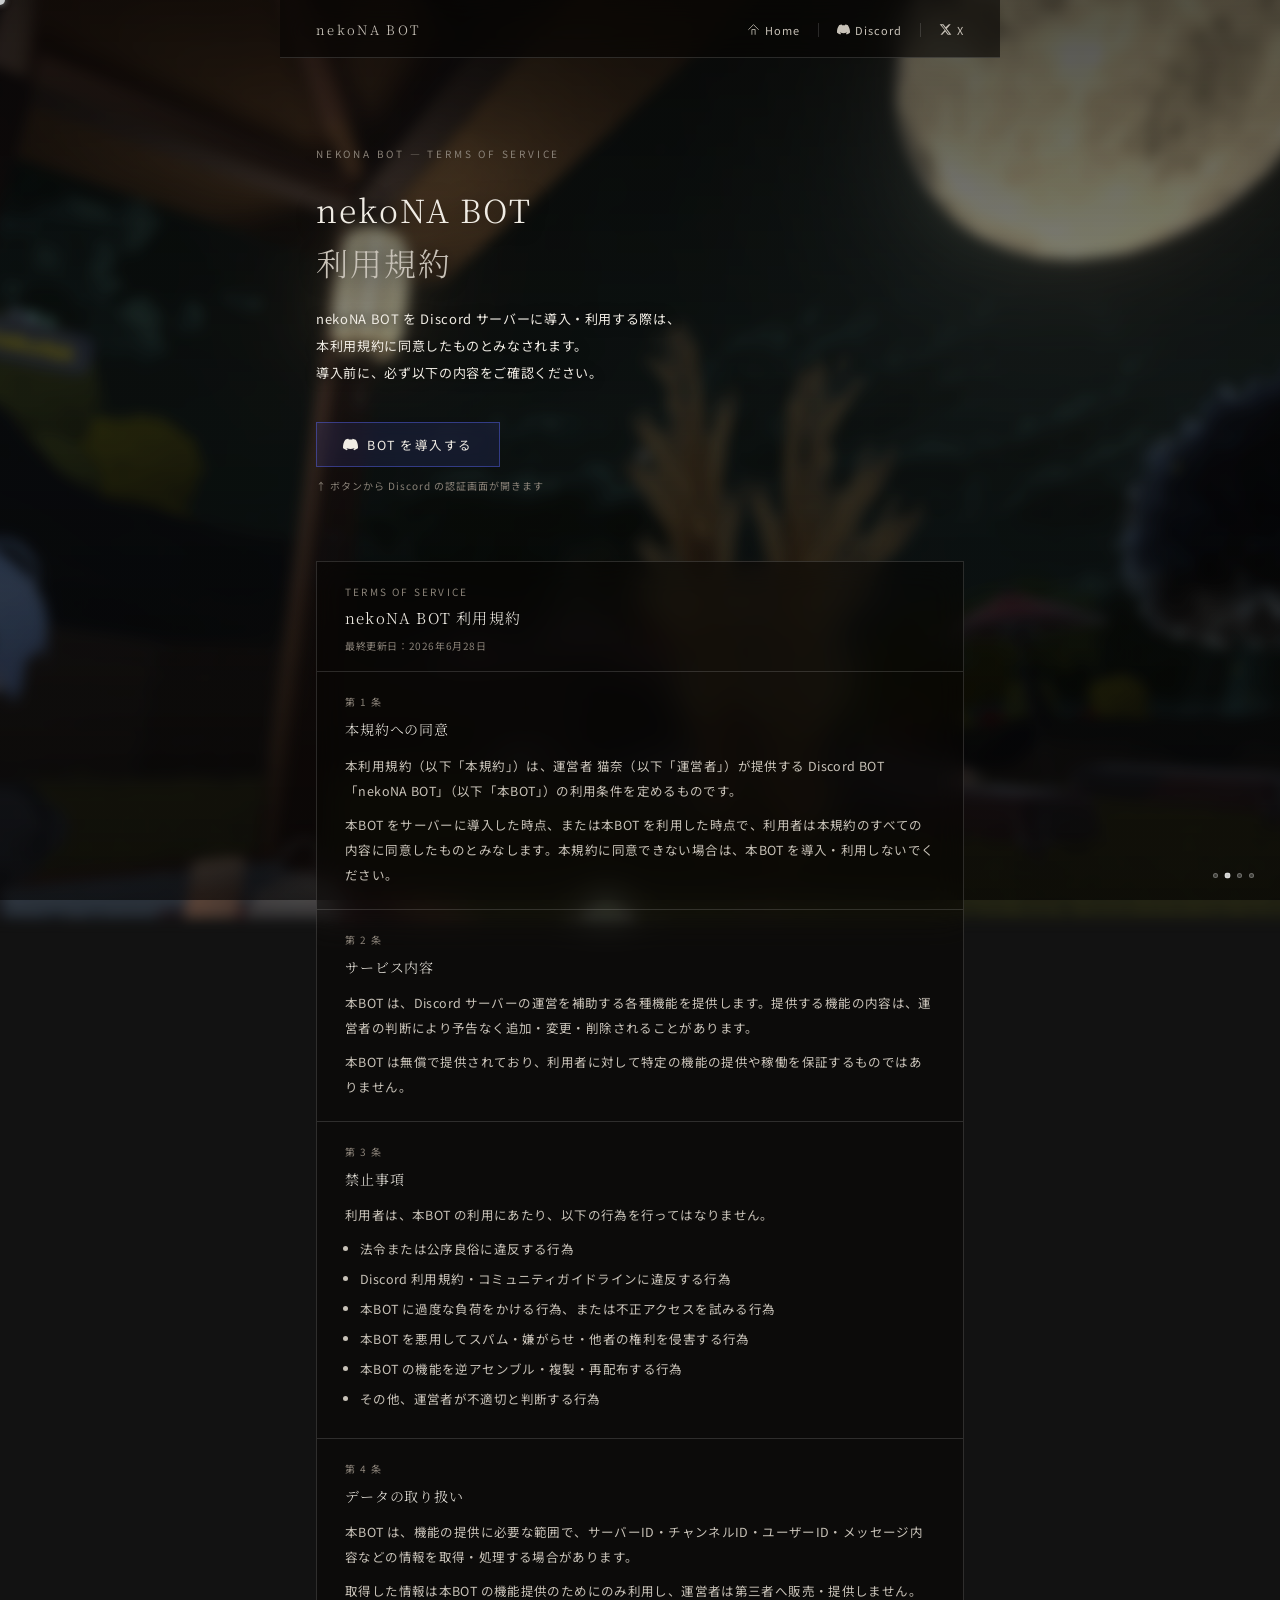
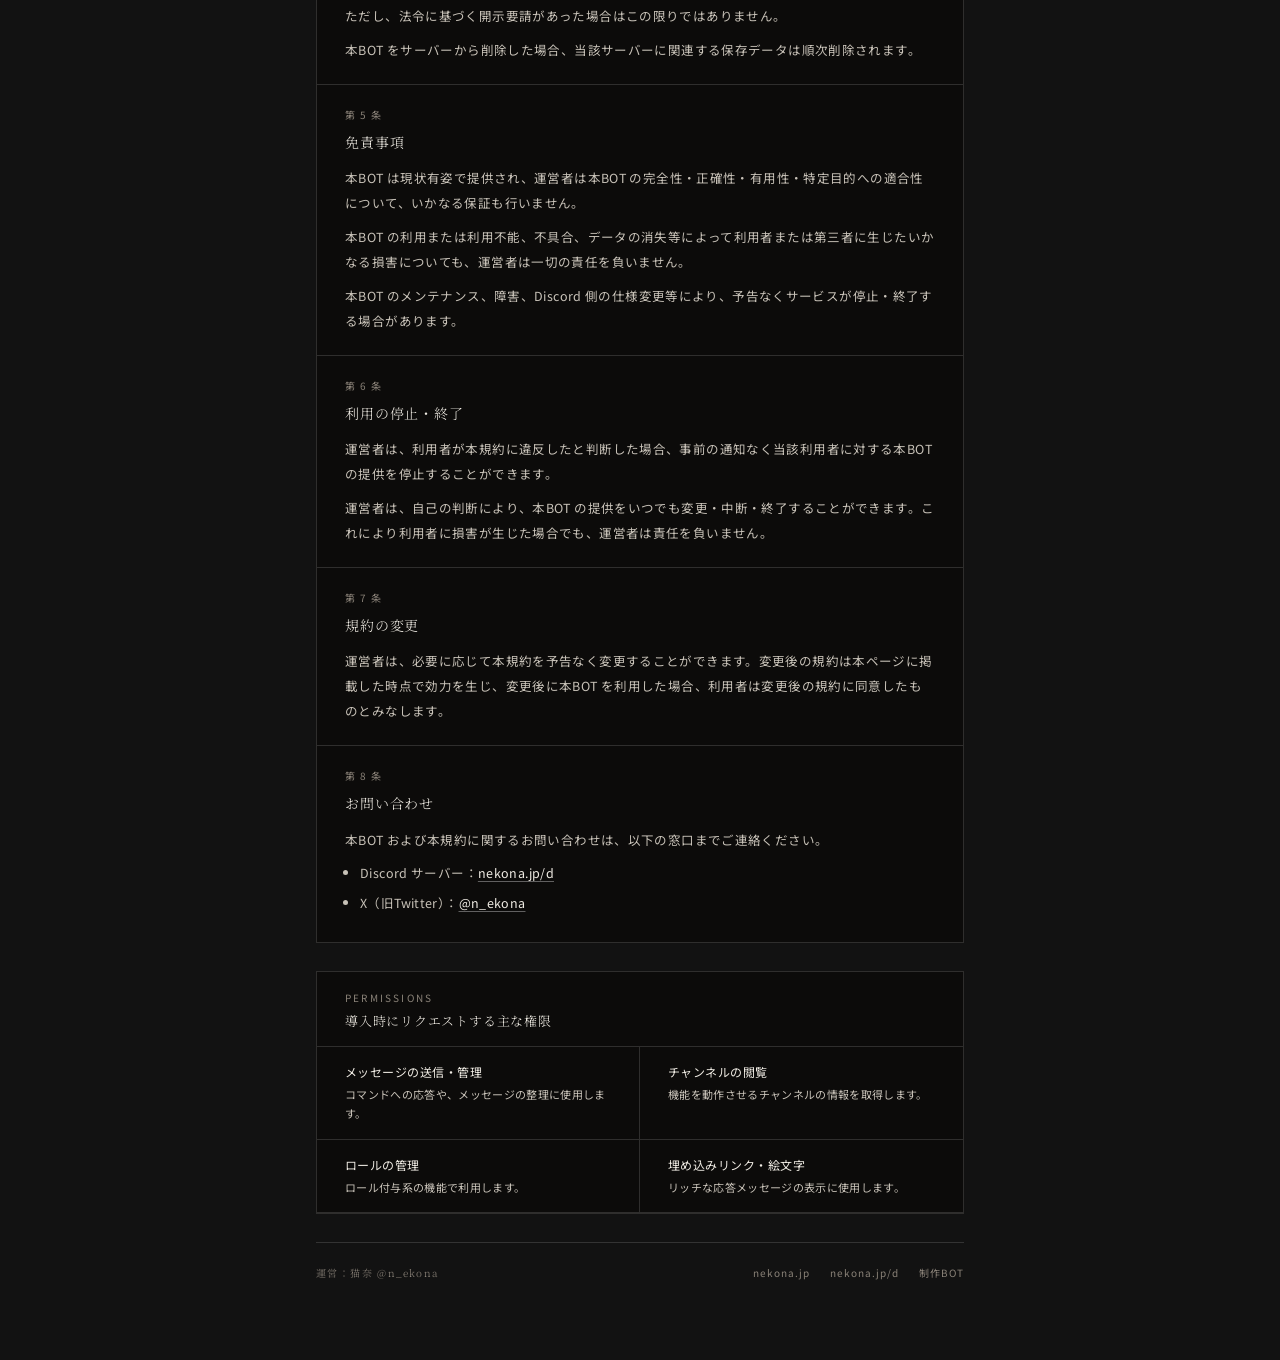
==== d-bot/index.html @ 1ac277d9 "discordのページを更新etc... discordのページを更新して新しくポートフォリオにブログ機能を追加" ====
<!DOCTYPE html>
<html lang="ja">
<head>
<meta charset="UTF-8">
<meta name="viewport" content="width=device-width, initial-scale=1.0">
<title>nekoNA BOT — 利用規約</title>
<meta name="description" content="nekoNA BOT の利用規約。Discord サーバーへの導入方法、禁止事項、免責事項などを記載しています。">
<meta name="theme-color" content="#0B0A08">
<meta name="color-scheme" content="dark">
<meta property="og:type" content="website">
<meta property="og:title" content="nekoNA BOT — 利用規約">
<meta property="og:description" content="nekoNA BOT の利用規約と導入案内。">
<meta property="og:url" content="https://nekona.jp/d-bot">
<meta name="twitter:card" content="summary">
<meta name="twitter:site" content="@n_ekona">
<link rel="icon" href="../portfolio/assets/img/favicon.svg" type="image/svg+xml">
<link rel="preconnect" href="https://fonts.googleapis.com">
<link rel="preconnect" href="https://fonts.gstatic.com" crossorigin>
<link href="https://fonts.googleapis.com/css2?family=Noto+Sans+JP:wght@300;400&family=Noto+Serif+JP:wght@300;400&display=swap" rel="stylesheet">
<style>
*{box-sizing:border-box;margin:0;padding:0}
:root{
  --ink:#f0ece4;
  --ink2:#c8c2b8;
  --ink3:#8a8278;
  --rule:rgba(255,255,255,0.14);
  --glass:rgba(8,6,4,0.62);
  --glass2:rgba(8,6,4,0.48);
}
html,body{
  width:100%;min-height:100vh;
  font-family:'Noto Sans JP',sans-serif;
  color:var(--ink);
  -webkit-font-smoothing:antialiased;
  overflow-x:hidden;
  cursor:none;
}

/* ── 背景 ── */
.bg-layer{
  position:fixed;inset:0;z-index:0;
  background-size:cover;background-position:center;
  opacity:0;transition:opacity 1.6s ease;
  filter:blur(6px) brightness(0.70);
  transform:scale(1.04);
}
.bg-layer.active{opacity:1}
.bg-overlay{
  position:fixed;inset:0;z-index:1;
  background:linear-gradient(to bottom,
    rgba(2,1,1,0.54) 0%,
    rgba(2,1,1,0.18) 45%,
    rgba(2,1,1,0.60) 100%);
}

/* ── カーソル ── */
#cursor{
  position:fixed;pointer-events:none;z-index:9999;
  width:10px;height:10px;margin:-5px 0 0 -5px;
  border-radius:50%;
  background:rgba(255,255,255,0.85);
  box-shadow:0 0 6px rgba(255,255,255,0.5);
  mix-blend-mode:difference;
}

/* ── 花びら ── */
.petal{
  position:fixed;pointer-events:none;z-index:9998;
  border-radius:80% 0 80% 0;
  animation:petalFall linear forwards;
}
@keyframes petalFall{
  0%  {transform:translate(0,0) rotate(0deg) scale(1);opacity:.88}
  100%{transform:translate(var(--dx),var(--dy)) rotate(var(--dr)) scale(.28);opacity:0}
}

/* ── ローディング ── */
.loader{
  position:fixed;inset:0;z-index:10000;
  display:flex;align-items:center;justify-content:center;
  background:#0B0A08;cursor:none;
  transition:opacity .8s ease,visibility .8s ease;
}
.loader.done{opacity:0;visibility:hidden}
.loader-inner{display:flex;flex-direction:column;align-items:center;gap:20px}
.loader-mark{
  font-family:'Noto Serif JP',serif;font-weight:300;
  font-size:21px;letter-spacing:.42em;padding-left:.42em;
  color:var(--ink);opacity:.92;
}
.loader-bar{
  position:relative;width:118px;height:2px;border-radius:2px;
  background:rgba(255,255,255,.12);overflow:hidden;
}
.loader-bar i{
  position:absolute;top:0;left:-40%;height:100%;width:40%;
  background:linear-gradient(90deg,transparent,rgba(255,255,255,.72),transparent);
  animation:loaderSlide 1.15s ease-in-out infinite;
}
@keyframes loaderSlide{0%{left:-42%}100%{left:100%}}

/* ── ページ ── */
.page{
  position:relative;z-index:2;
  max-width:720px;margin:0 auto;
  padding:0 0 80px;
}

/* ── ヘッダー ── */
.topbar{
  display:flex;align-items:center;justify-content:space-between;
  padding:20px 36px 18px;
  border-bottom:0.5px solid var(--rule);
  background:var(--glass);
  backdrop-filter:blur(14px);-webkit-backdrop-filter:blur(14px);
  position:sticky;top:0;z-index:10;
}
.brand{
  font-family:'Noto Serif JP',serif;font-weight:300;
  font-size:13px;letter-spacing:0.18em;
  color:var(--ink2);text-decoration:none;transition:color .2s;
}
.brand:hover{color:var(--ink)}
.nav{display:flex;align-items:center;gap:18px}
.nav a{
  display:inline-flex;align-items:center;gap:5px;
  font-size:11px;letter-spacing:0.1em;
  color:var(--ink2);text-decoration:none;transition:color .2s;
}
.nav a:hover{color:var(--ink)}
.nav a svg{width:13px;height:13px;flex-shrink:0}
.vr{width:0.5px;height:14px;background:var(--rule)}

/* ── ヒーロー ── */
.hero{padding:88px 36px 68px}
.hero-eyebrow{
  font-size:10px;letter-spacing:0.28em;
  color:var(--ink3);margin-bottom:22px;
}
.hero-title{
  font-family:'Noto Serif JP',serif;font-weight:300;
  font-size:clamp(22px,4.5vw,32px);
  letter-spacing:0.06em;line-height:1.65;
  color:var(--ink);margin-bottom:16px;
  text-shadow:0 2px 20px rgba(0,0,0,0.6);
}
.hero-title em{font-style:normal;color:var(--ink2)}
.hero-sub{
  font-size:13px;letter-spacing:0.05em;
  color:var(--ink);line-height:2.1;max-width:420px;
  text-shadow:0 1px 12px rgba(0,0,0,0.85);
}
.join-btn{
  display:inline-flex;align-items:center;gap:9px;
  margin-top:36px;padding:12px 26px;
  border:0.5px solid rgba(88,101,242,0.45);
  background:rgba(88,101,242,0.12);
  backdrop-filter:blur(8px);-webkit-backdrop-filter:blur(8px);
  font-size:12.5px;letter-spacing:0.12em;
  color:var(--ink);text-decoration:none;
  font-family:'Noto Sans JP',sans-serif;
  transition:border-color .25s,color .25s,background .25s;
}
.join-btn:hover{
  border-color:rgba(88,101,242,0.85);
  color:#b0b8ff;background:rgba(88,101,242,0.20);
}
.join-btn svg{width:15px;height:15px;fill:currentColor;flex-shrink:0}
.join-url{margin-top:11px;font-size:10px;letter-spacing:0.1em;color:var(--ink3);word-break:break-all;max-width:420px}

/* ── 規約セクション ── */
.terms-wrap{
  margin:0 36px;
  border:0.5px solid var(--rule);
  background:var(--glass2);
  backdrop-filter:blur(16px);-webkit-backdrop-filter:blur(16px);
}
.terms-head{padding:22px 28px 18px;border-bottom:0.5px solid var(--rule)}
.terms-eyebrow{font-size:10px;letter-spacing:0.22em;color:var(--ink3);margin-bottom:7px}
.terms-heading{
  font-family:'Noto Serif JP',serif;font-weight:300;
  font-size:15px;letter-spacing:0.08em;color:var(--ink);line-height:1.6;
}
.terms-meta{font-size:10px;letter-spacing:0.06em;color:var(--ink3);margin-top:8px}
.article{padding:22px 28px;border-bottom:0.5px solid var(--rule)}
.article:last-child{border-bottom:none}
.article-no{font-size:10px;letter-spacing:0.14em;color:var(--ink3);margin-bottom:9px}
.article-title{
  font-family:'Noto Serif JP',serif;font-weight:300;
  font-size:14px;letter-spacing:0.06em;color:var(--ink);
  line-height:1.6;margin-bottom:12px;
}
.article-body{font-size:12.5px;color:var(--ink2);line-height:2.0;letter-spacing:0.03em}
.article-body p{margin:0 0 .7em}.article-body p:last-child{margin-bottom:0}
.article-body ul{margin:.2em 0 .4em 1.2em;padding:0}
.article-body li{margin:0 0 .4em}
.article-body strong{color:var(--ink);font-weight:400}
.article-body a{color:var(--ink);text-decoration:underline;text-decoration-color:rgba(255,255,255,.35);text-underline-offset:3px;transition:text-decoration-color .2s,color .2s}
.article-body a:hover{text-decoration-color:var(--ink)}

/* ── 権限カード ── */
.perm-section{
  margin:28px 36px 0;
  border:0.5px solid var(--rule);
  background:var(--glass2);
  backdrop-filter:blur(16px);-webkit-backdrop-filter:blur(16px);
}
.perm-head{padding:18px 28px 14px;border-bottom:0.5px solid var(--rule)}
.perm-eyebrow{font-size:10px;letter-spacing:0.22em;color:var(--ink3);margin-bottom:6px}
.perm-title{
  font-family:'Noto Serif JP',serif;font-weight:300;
  font-size:13px;letter-spacing:0.06em;color:var(--ink);line-height:1.6;
}
.perm-grid{display:grid;grid-template-columns:1fr 1fr}
.perm-item{
  padding:16px 28px;
  border-right:0.5px solid var(--rule);
  border-bottom:0.5px solid var(--rule);
}
.perm-item:nth-child(2n){border-right:none}
.perm-name{font-size:12px;letter-spacing:0.04em;color:var(--ink);margin-bottom:5px}
.perm-desc{font-size:11px;letter-spacing:0.03em;color:var(--ink2);line-height:1.7}

/* ── フッター ── */
.foot{
  display:flex;align-items:center;justify-content:space-between;
  margin:28px 36px 0;padding-top:22px;
  border-top:0.5px solid var(--rule);
}
.foot-left{
  font-family:'Noto Serif JP',serif;font-weight:300;
  font-size:10px;letter-spacing:0.14em;color:var(--ink3);
}
.foot-links{display:flex;gap:20px}
.foot-link{
  font-size:10px;letter-spacing:0.1em;
  color:var(--ink3);text-decoration:none;transition:color .2s;
}
.foot-link:hover{color:var(--ink)}

/* ── 背景ドット ── */
.bg-dots{
  position:fixed;bottom:22px;right:26px;z-index:10;
  display:flex;gap:7px;align-items:center;
}
.bg-dot{
  width:5px;height:5px;border-radius:50%;
  background:rgba(255,255,255,0.18);
  border:0.5px solid rgba(255,255,255,0.28);
  cursor:none;transition:background .3s,transform .2s;
}
.bg-dot.active{background:rgba(255,255,255,0.80);transform:scale(1.2)}

/* ── レスポンシブ ── */
@media (max-width:560px){
  .hero{padding:64px 22px 52px}
  .topbar{padding:16px 20px 14px}
  .terms-wrap,.perm-section,.foot{margin-left:20px;margin-right:20px}
  .article{padding:20px 22px}
  .perm-grid{grid-template-columns:1fr}
  .perm-item{border-right:none}
}
@media (hover:none),(pointer:coarse){
  html,body{cursor:auto}
  #cursor{display:none}
}
@media (prefers-reduced-motion:reduce){
  *{animation-duration:.001ms!important;animation-iteration-count:1!important;transition-duration:.001ms!important}
  /* 花びら・ローダーは reduced-motion でも動かす（ユーザー要望） */
  .petal{animation-duration:var(--pdur,1500ms)!important;animation-iteration-count:1!important}
  .loader{transition-duration:.8s!important}
  .loader-bar i{animation-duration:1.15s!important;animation-iteration-count:infinite!important}
}
</style>
</head>
<body>

<!-- ローディング -->
<div id="loader" class="loader">
  <div class="loader-inner">
    <span class="loader-mark">nekoNA</span>
    <span class="loader-bar"><i></i></span>
  </div>
</div>

<div id="cursor"></div>

<div id="bgA" class="bg-layer active"  style="background-image:url('images/bg1.png')"></div>
<div id="bgB" class="bg-layer"         style="background-image:url('images/bg2.png')"></div>
<div class="bg-overlay"></div>

<div class="bg-dots">
  <div class="bg-dot active" onclick="jumpTo(0)"></div>
  <div class="bg-dot"        onclick="jumpTo(1)"></div>
  <div class="bg-dot"        onclick="jumpTo(2)"></div>
  <div class="bg-dot"        onclick="jumpTo(3)"></div>
</div>

<div class="page">

  <!-- ヘッダー -->
  <header class="topbar">
    <a class="brand" href="https://nekona.jp/" target="_blank">nekoNA BOT</a>
    <nav class="nav">
      <a href="https://nekona.jp/" target="_blank">
        <svg viewBox="0 0 24 24" fill="none" stroke="currentColor" stroke-width="1.5" stroke-linecap="round" stroke-linejoin="round">
          <path d="M3 12L12 3l9 9"/><path d="M9 21V12h6v9"/>
        </svg>Home
      </a>
      <div class="vr"></div>
      <a href="https://nekona.jp/d" target="_blank">
        <svg viewBox="0 0 24 24" fill="currentColor"><path d="M20.317 4.37a19.791 19.791 0 0 0-4.885-1.515.074.074 0 0 0-.079.037c-.21.375-.444.864-.608 1.25a18.27 18.27 0 0 0-5.487 0 12.64 12.64 0 0 0-.617-1.25.077.077 0 0 0-.079-.037A19.736 19.736 0 0 0 3.677 4.37a.07.07 0 0 0-.032.027C.533 9.046-.32 13.58.099 18.057.1 18.08.114 18.103.132 18.117a19.9 19.9 0 0 0 5.993 3.03.078.078 0 0 0 .084-.028c.462-.63.874-1.295 1.226-1.994a.076.076 0 0 0-.041-.106 13.107 13.107 0 0 1-1.872-.892.077.077 0 0 1-.008-.128 10.2 10.2 0 0 0 .372-.292.074.074 0 0 1 .077-.01c3.928 1.793 8.18 1.793 12.062 0a.074.074 0 0 1 .078.01c.12.098.246.198.373.292a.077.077 0 0 1-.006.127 12.299 12.299 0 0 1-1.873.892.077.077 0 0 0-.041.107c.36.698.772 1.362 1.225 1.993a.076.076 0 0 0 .084.028 19.839 19.839 0 0 0 6.002-3.03.077.077 0 0 0 .032-.054c.5-5.177-.838-9.674-3.549-13.66a.061.061 0 0 0-.031-.03z"/></svg>
        Discord
      </a>
      <div class="vr"></div>
      <a href="https://x.com/n_ekona" target="_blank">
        <svg viewBox="0 0 24 24" fill="currentColor"><path d="M18.244 2.25h3.308l-7.227 8.26 8.502 11.24H16.17l-4.714-6.231-5.401 6.231H2.748l7.73-8.835L1.254 2.25H8.08l4.253 5.622 5.911-5.622zm-1.161 17.52h1.833L7.084 4.126H5.117z"/></svg>
        X
      </a>
    </nav>
  </header>

  <!-- ヒーロー -->
  <section class="hero">
    <p class="hero-eyebrow">NEKONA BOT — TERMS OF SERVICE</p>
    <h1 class="hero-title">
      nekoNA BOT<br>
      <em>利用規約</em>
    </h1>
    <p class="hero-sub">
      nekoNA BOT を Discord サーバーに導入・利用する際は、<br>
      本利用規約に同意したものとみなされます。<br>
      導入前に、必ず以下の内容をご確認ください。
    </p>
    <a class="join-btn" href="https://discord.com/oauth2/authorize?client_id=1217009944952569906&permissions=6210602170182896&response_type=code&redirect_uri=https%3A%2F%2Fnekona.jp%2Fd-bot&integration_type=1&scope=identify+bot" target="_blank">
      <svg viewBox="0 0 24 24"><path d="M20.317 4.37a19.791 19.791 0 0 0-4.885-1.515.074.074 0 0 0-.079.037c-.21.375-.444.864-.608 1.25a18.27 18.27 0 0 0-5.487 0 12.64 12.64 0 0 0-.617-1.25.077.077 0 0 0-.079-.037A19.736 19.736 0 0 0 3.677 4.37a.07.07 0 0 0-.032.027C.533 9.046-.32 13.58.099 18.057.1 18.08.114 18.103.132 18.117a19.9 19.9 0 0 0 5.993 3.03.078.078 0 0 0 .084-.028c.462-.63.874-1.295 1.226-1.994a.076.076 0 0 0-.041-.106 13.107 13.107 0 0 1-1.872-.892.077.077 0 0 1-.008-.128 10.2 10.2 0 0 0 .372-.292.074.074 0 0 1 .077-.01c3.928 1.793 8.18 1.793 12.062 0a.074.074 0 0 1 .078.01c.12.098.246.198.373.292a.077.077 0 0 1-.006.127 12.299 12.299 0 0 1-1.873.892.077.077 0 0 0-.041.107c.36.698.772 1.362 1.225 1.993a.076.076 0 0 0 .084.028 19.839 19.839 0 0 0 6.002-3.03.077.077 0 0 0 .032-.054c.5-5.177-.838-9.674-3.549-13.66a.061.061 0 0 0-.031-.03z"/></svg>
      BOT を導入する
    </a>
    <div class="join-url">↑ ボタンから Discord の認証画面が開きます</div>
  </section>

  <!-- 利用規約 -->
  <div class="terms-wrap">
    <div class="terms-head">
      <div class="terms-eyebrow">TERMS OF SERVICE</div>
      <div class="terms-heading">nekoNA BOT 利用規約</div>
      <div class="terms-meta">最終更新日：2026年6月28日</div>
    </div>

    <div class="article">
      <div class="article-no">第 1 条</div>
      <div class="article-title">本規約への同意</div>
      <div class="article-body">
        <p>本利用規約（以下「本規約」）は、運営者 猫奈（以下「運営者」）が提供する Discord BOT「nekoNA BOT」（以下「本BOT」）の利用条件を定めるものです。</p>
        <p>本BOT をサーバーに導入した時点、または本BOT を利用した時点で、利用者は本規約のすべての内容に同意したものとみなします。本規約に同意できない場合は、本BOT を導入・利用しないでください。</p>
      </div>
    </div>

    <div class="article">
      <div class="article-no">第 2 条</div>
      <div class="article-title">サービス内容</div>
      <div class="article-body">
        <p>本BOT は、Discord サーバーの運営を補助する各種機能を提供します。提供する機能の内容は、運営者の判断により予告なく追加・変更・削除されることがあります。</p>
        <p>本BOT は無償で提供されており、利用者に対して特定の機能の提供や稼働を保証するものではありません。</p>
      </div>
    </div>

    <div class="article">
      <div class="article-no">第 3 条</div>
      <div class="article-title">禁止事項</div>
      <div class="article-body">
        <p>利用者は、本BOT の利用にあたり、以下の行為を行ってはなりません。</p>
        <ul>
          <li>法令または公序良俗に違反する行為</li>
          <li>Discord 利用規約・コミュニティガイドラインに違反する行為</li>
          <li>本BOT に過度な負荷をかける行為、または不正アクセスを試みる行為</li>
          <li>本BOT を悪用してスパム・嫌がらせ・他者の権利を侵害する行為</li>
          <li>本BOT の機能を逆アセンブル・複製・再配布する行為</li>
          <li>その他、運営者が不適切と判断する行為</li>
        </ul>
      </div>
    </div>

    <div class="article">
      <div class="article-no">第 4 条</div>
      <div class="article-title">データの取り扱い</div>
      <div class="article-body">
        <p>本BOT は、機能の提供に必要な範囲で、サーバーID・チャンネルID・ユーザーID・メッセージ内容などの情報を取得・処理する場合があります。</p>
        <p>取得した情報は本BOT の機能提供のためにのみ利用し、運営者は第三者へ販売・提供しません。ただし、法令に基づく開示要請があった場合はこの限りではありません。</p>
        <p>本BOT をサーバーから削除した場合、当該サーバーに関連する保存データは順次削除されます。</p>
      </div>
    </div>

    <div class="article">
      <div class="article-no">第 5 条</div>
      <div class="article-title">免責事項</div>
      <div class="article-body">
        <p>本BOT は現状有姿で提供され、運営者は本BOT の完全性・正確性・有用性・特定目的への適合性について、いかなる保証も行いません。</p>
        <p>本BOT の利用または利用不能、不具合、データの消失等によって利用者または第三者に生じたいかなる損害についても、運営者は一切の責任を負いません。</p>
        <p>本BOT のメンテナンス、障害、Discord 側の仕様変更等により、予告なくサービスが停止・終了する場合があります。</p>
      </div>
    </div>

    <div class="article">
      <div class="article-no">第 6 条</div>
      <div class="article-title">利用の停止・終了</div>
      <div class="article-body">
        <p>運営者は、利用者が本規約に違反したと判断した場合、事前の通知なく当該利用者に対する本BOT の提供を停止することができます。</p>
        <p>運営者は、自己の判断により、本BOT の提供をいつでも変更・中断・終了することができます。これにより利用者に損害が生じた場合でも、運営者は責任を負いません。</p>
      </div>
    </div>

    <div class="article">
      <div class="article-no">第 7 条</div>
      <div class="article-title">規約の変更</div>
      <div class="article-body">
        <p>運営者は、必要に応じて本規約を予告なく変更することができます。変更後の規約は本ページに掲載した時点で効力を生じ、変更後に本BOT を利用した場合、利用者は変更後の規約に同意したものとみなします。</p>
      </div>
    </div>

    <div class="article">
      <div class="article-no">第 8 条</div>
      <div class="article-title">お問い合わせ</div>
      <div class="article-body">
        <p>本BOT および本規約に関するお問い合わせは、以下の窓口までご連絡ください。</p>
        <ul>
          <li>Discord サーバー：<a href="https://nekona.jp/d" target="_blank" rel="noopener"><strong>nekona.jp/d</strong></a></li>
          <li>X（旧Twitter）：<a href="https://x.com/n_ekona" target="_blank" rel="noopener"><strong>@n_ekona</strong></a></li>
        </ul>
      </div>
    </div>
  </div>

  <!-- 必要な権限 -->
  <div class="perm-section">
    <div class="perm-head">
      <div class="perm-eyebrow">PERMISSIONS</div>
      <div class="perm-title">導入時にリクエストする主な権限</div>
    </div>
    <div class="perm-grid">
      <div class="perm-item">
        <div class="perm-name">メッセージの送信・管理</div>
        <div class="perm-desc">コマンドへの応答や、メッセージの整理に使用します。</div>
      </div>
      <div class="perm-item">
        <div class="perm-name">チャンネルの閲覧</div>
        <div class="perm-desc">機能を動作させるチャンネルの情報を取得します。</div>
      </div>
      <div class="perm-item">
        <div class="perm-name">ロールの管理</div>
        <div class="perm-desc">ロール付与系の機能で利用します。</div>
      </div>
      <div class="perm-item">
        <div class="perm-name">埋め込みリンク・絵文字</div>
        <div class="perm-desc">リッチな応答メッセージの表示に使用します。</div>
      </div>
    </div>
  </div>

  <!-- フッター -->
  <footer class="foot">
    <div class="foot-left">運営：猫奈 @n_ekona</div>
    <div class="foot-links">
      <a class="foot-link" href="https://nekona.jp/" target="_blank">nekona.jp</a>
      <a class="foot-link" href="https://nekona.jp/d" target="_blank">nekona.jp/d</a>
      <a class="foot-link" href="https://nekona.jp/d-bot" target="_blank">制作BOT</a>
    </div>
  </footer>

</div>

<script>
/* ══════════════════════════════
   背景スライダー
══════════════════════════════ */
const IMAGES = ['images/bg1.png','images/bg2.png','images/bg3.png','images/bg4.png'];
const bgA = document.getElementById('bgA');
const bgB = document.getElementById('bgB');
const dots = document.querySelectorAll('.bg-dot');
let bgCur=0, useA=true, bgTimer=null;

function updateDots(i){ dots.forEach((d,idx)=>d.classList.toggle('active',idx===i)); }
function switchBg(n){
  if(n===bgCur) return;
  const back = useA ? bgB : bgA;
  const front= useA ? bgA : bgB;
  back.style.backgroundImage=`url('${IMAGES[n]}')`;
  back.classList.add('active');
  front.classList.remove('active');
  useA=!useA; bgCur=n; updateDots(n);
}
function jumpTo(i){ clearInterval(bgTimer); switchBg(i); startBgTimer(); }
function startBgTimer(){ bgTimer=setInterval(()=>switchBg((bgCur+1)%IMAGES.length),8000); }
const si=Math.floor(Math.random()*IMAGES.length);
bgA.style.backgroundImage=`url('${IMAGES[si]}')`;
bgCur=si; updateDots(si);
startBgTimer();

/* ══════════════════════════════
   カーソル
══════════════════════════════ */
const cursor=document.getElementById('cursor');
let mx=0,my=0;
document.addEventListener('mousemove',e=>{
  mx=e.clientX; my=e.clientY;
  cursor.style.left=mx+'px';
  cursor.style.top=my+'px';
});

/* ══════════════════════════════
   花びら
══════════════════════════════ */
const PETAL_COLORS=[
  'rgba(120,200,240,0.80)','rgba(88,101,242,0.74)',
  'rgba(55,214,240,0.78)','rgba(176,184,255,0.74)',
  'rgba(150,180,230,0.80)','rgba(120,160,230,0.70)',
];
let lastPetal=0;
function spawnPetal(){
  const now=Date.now();
  if(now-lastPetal<60) return;
  lastPetal=now;
  const el=document.createElement('div');
  el.className='petal';
  const size=7+Math.random()*8;
  const color=PETAL_COLORS[Math.floor(Math.random()*PETAL_COLORS.length)];
  const dur=900+Math.random()*700;
  const dx=(Math.random()-.5)*80;
  const dy=60+Math.random()*60;
  const dr=(Math.random()-.5)*360+'deg';
  el.style.cssText=`left:${mx}px;top:${my}px;width:${size}px;height:${size*.65}px;background:${color};--dx:${dx}px;--dy:${dy}px;--dr:${dr};--pdur:${dur}ms;animation-duration:${dur}ms;margin:${-size/2}px 0 0 ${-size/2}px;filter:blur(0.4px);`;
  document.body.appendChild(el);
  el.addEventListener('animationend',()=>el.remove());
}
/* 花びらは reduced-motion でも常に舞わせる（ユーザー要望） */
document.addEventListener('mousemove',spawnPetal);
document.addEventListener('touchmove',e=>{const t=e.touches[0];if(t){mx=t.clientX;my=t.clientY;spawnPetal();}},{passive:true});
/* ══════════════════════════════
   ローディング
══════════════════════════════ */
(function(){
  const l=document.getElementById('loader'); if(!l) return;
  let hidden=false;
  function hide(){ if(hidden) return; hidden=true; l.classList.add('done'); setTimeout(()=>l.remove(),900); }
  /* 背景画像のプリロード（最初の1枚が読めたら隠す） */
  const first=new Image(); first.onload=()=>setTimeout(hide,250); first.onerror=hide; first.src=IMAGES[0];
  window.addEventListener('load',()=>setTimeout(hide,250));
  setTimeout(hide,4000); /* フォールバック */
})();

/* 装飾SVGをスクリーンリーダーから隠す */
document.querySelectorAll('svg').forEach(function(s){
  if(!s.getAttribute('aria-label')){ s.setAttribute('aria-hidden','true'); s.setAttribute('focusable','false'); }
});
</script>
</body>
</html>
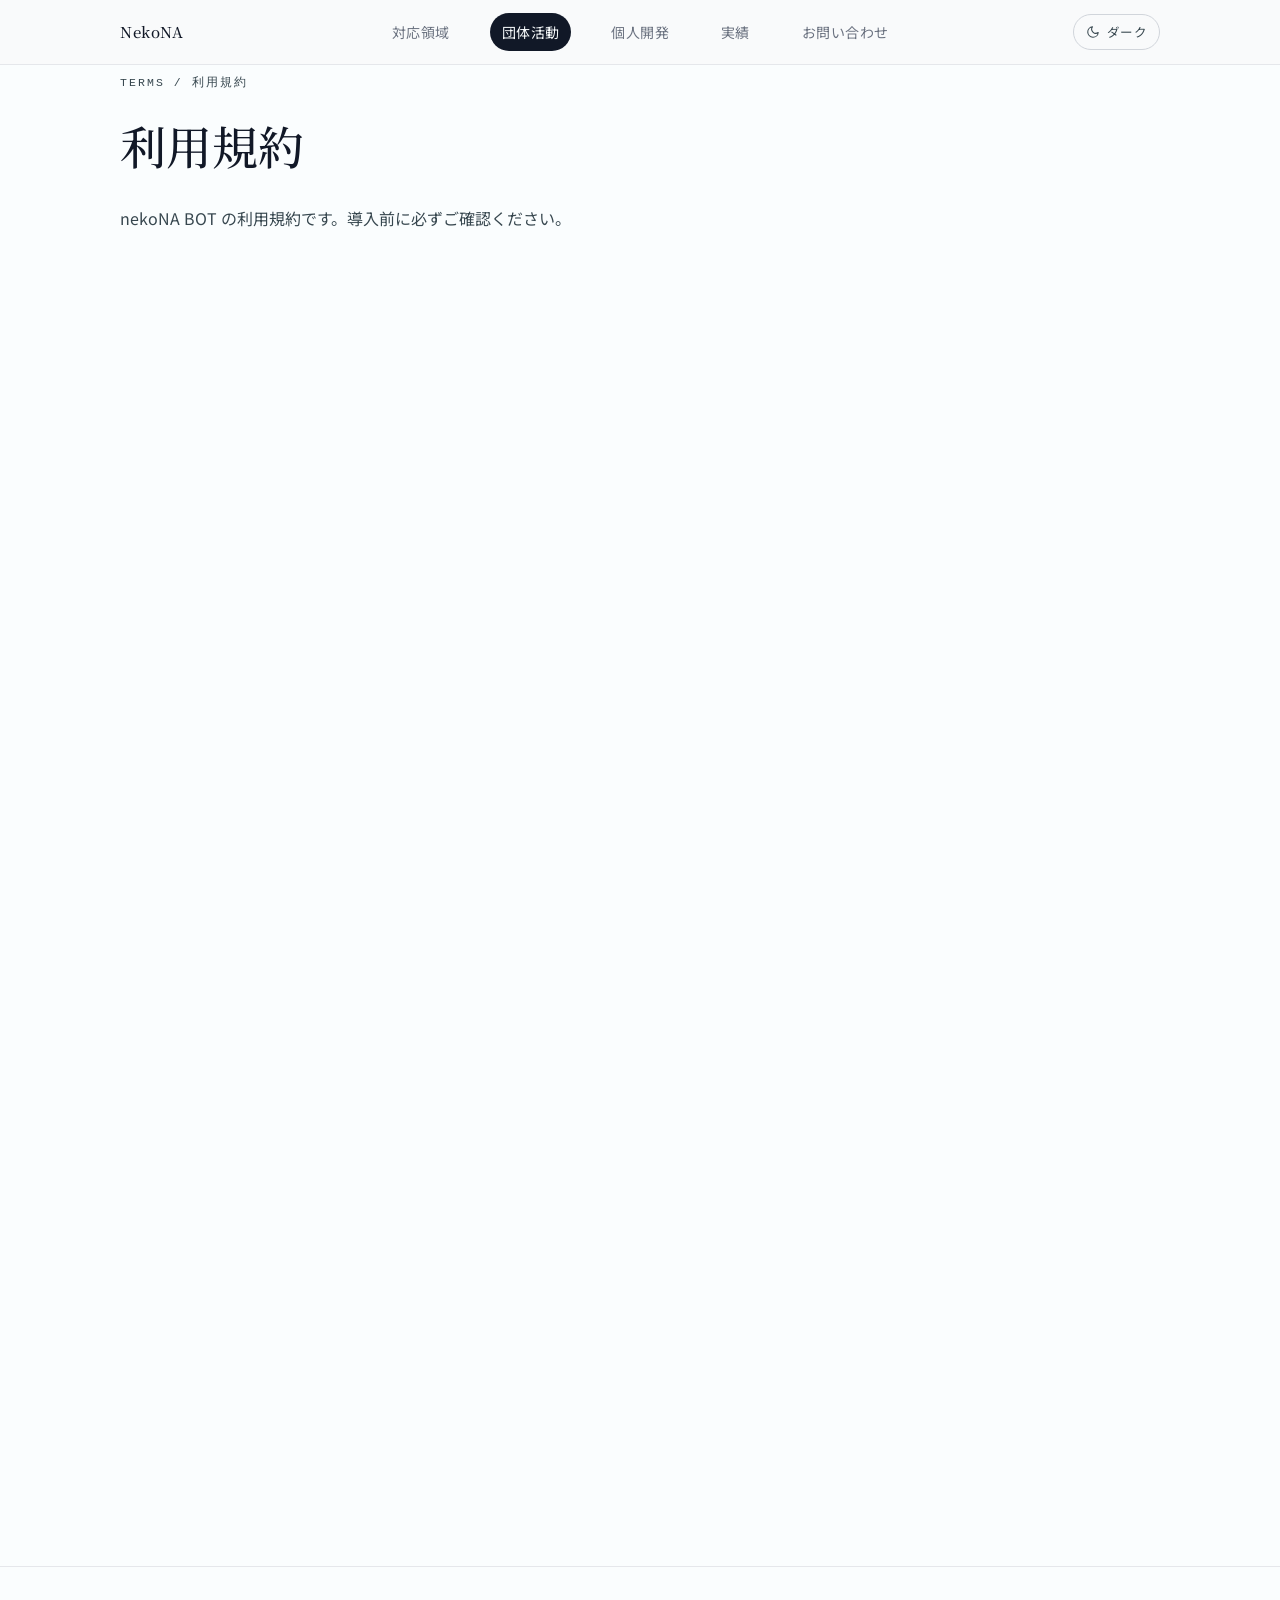
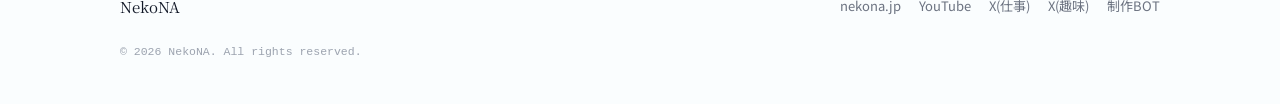
==== commit 6998571e: "ポートフォリオ刷新とDiscordサイト再デザイン、花びらカーソル追加 - portfolio: 複数ページ化(client-work/community/contact/creations/work" ====
--- a/d-bot/index.html
+++ b/d-bot/index.html
@@ -1,557 +1,301 @@
-<!DOCTYPE html>
-<html lang="ja">
-<head>
-<meta charset="UTF-8">
-<meta name="viewport" content="width=device-width, initial-scale=1.0">
-<title>nekoNA BOT — 利用規約</title>
-<meta name="description" content="nekoNA BOT の利用規約。Discord サーバーへの導入方法、禁止事項、免責事項などを記載しています。">
-<meta name="theme-color" content="#0B0A08">
-<meta name="color-scheme" content="dark">
-<meta property="og:type" content="website">
-<meta property="og:title" content="nekoNA BOT — 利用規約">
-<meta property="og:description" content="nekoNA BOT の利用規約と導入案内。">
-<meta property="og:url" content="https://nekona.jp/d-bot">
-<meta name="twitter:card" content="summary">
-<meta name="twitter:site" content="@n_ekona">
-<link rel="icon" href="../portfolio/assets/img/favicon.svg" type="image/svg+xml">
-<link rel="preconnect" href="https://fonts.googleapis.com">
-<link rel="preconnect" href="https://fonts.gstatic.com" crossorigin>
-<link href="https://fonts.googleapis.com/css2?family=Noto+Sans+JP:wght@300;400&family=Noto+Serif+JP:wght@300;400&display=swap" rel="stylesheet">
-<style>
-*{box-sizing:border-box;margin:0;padding:0}
-:root{
-  --ink:#f0ece4;
-  --ink2:#c8c2b8;
-  --ink3:#8a8278;
-  --rule:rgba(255,255,255,0.14);
-  --glass:rgba(8,6,4,0.62);
-  --glass2:rgba(8,6,4,0.48);
-}
-html,body{
-  width:100%;min-height:100vh;
-  font-family:'Noto Sans JP',sans-serif;
-  color:var(--ink);
-  -webkit-font-smoothing:antialiased;
-  overflow-x:hidden;
-  cursor:none;
-}
-
-/* ── 背景 ── */
-.bg-layer{
-  position:fixed;inset:0;z-index:0;
-  background-size:cover;background-position:center;
-  opacity:0;transition:opacity 1.6s ease;
-  filter:blur(6px) brightness(0.70);
-  transform:scale(1.04);
-}
-.bg-layer.active{opacity:1}
-.bg-overlay{
-  position:fixed;inset:0;z-index:1;
-  background:linear-gradient(to bottom,
-    rgba(2,1,1,0.54) 0%,
-    rgba(2,1,1,0.18) 45%,
-    rgba(2,1,1,0.60) 100%);
-}
-
-/* ── カーソル ── */
-#cursor{
-  position:fixed;pointer-events:none;z-index:9999;
-  width:10px;height:10px;margin:-5px 0 0 -5px;
-  border-radius:50%;
-  background:rgba(255,255,255,0.85);
-  box-shadow:0 0 6px rgba(255,255,255,0.5);
-  mix-blend-mode:difference;
-}
-
-/* ── 花びら ── */
-.petal{
-  position:fixed;pointer-events:none;z-index:9998;
-  border-radius:80% 0 80% 0;
-  animation:petalFall linear forwards;
-}
-@keyframes petalFall{
-  0%  {transform:translate(0,0) rotate(0deg) scale(1);opacity:.88}
-  100%{transform:translate(var(--dx),var(--dy)) rotate(var(--dr)) scale(.28);opacity:0}
-}
-
-/* ── ローディング ── */
-.loader{
-  position:fixed;inset:0;z-index:10000;
-  display:flex;align-items:center;justify-content:center;
-  background:#0B0A08;cursor:none;
-  transition:opacity .8s ease,visibility .8s ease;
-}
-.loader.done{opacity:0;visibility:hidden}
-.loader-inner{display:flex;flex-direction:column;align-items:center;gap:20px}
-.loader-mark{
-  font-family:'Noto Serif JP',serif;font-weight:300;
-  font-size:21px;letter-spacing:.42em;padding-left:.42em;
-  color:var(--ink);opacity:.92;
-}
-.loader-bar{
-  position:relative;width:118px;height:2px;border-radius:2px;
-  background:rgba(255,255,255,.12);overflow:hidden;
-}
-.loader-bar i{
-  position:absolute;top:0;left:-40%;height:100%;width:40%;
-  background:linear-gradient(90deg,transparent,rgba(255,255,255,.72),transparent);
-  animation:loaderSlide 1.15s ease-in-out infinite;
-}
-@keyframes loaderSlide{0%{left:-42%}100%{left:100%}}
-
-/* ── ページ ── */
-.page{
-  position:relative;z-index:2;
-  max-width:720px;margin:0 auto;
-  padding:0 0 80px;
-}
-
-/* ── ヘッダー ── */
-.topbar{
-  display:flex;align-items:center;justify-content:space-between;
-  padding:20px 36px 18px;
-  border-bottom:0.5px solid var(--rule);
-  background:var(--glass);
-  backdrop-filter:blur(14px);-webkit-backdrop-filter:blur(14px);
-  position:sticky;top:0;z-index:10;
-}
-.brand{
-  font-family:'Noto Serif JP',serif;font-weight:300;
-  font-size:13px;letter-spacing:0.18em;
-  color:var(--ink2);text-decoration:none;transition:color .2s;
-}
-.brand:hover{color:var(--ink)}
-.nav{display:flex;align-items:center;gap:18px}
-.nav a{
-  display:inline-flex;align-items:center;gap:5px;
-  font-size:11px;letter-spacing:0.1em;
-  color:var(--ink2);text-decoration:none;transition:color .2s;
-}
-.nav a:hover{color:var(--ink)}
-.nav a svg{width:13px;height:13px;flex-shrink:0}
-.vr{width:0.5px;height:14px;background:var(--rule)}
-
-/* ── ヒーロー ── */
-.hero{padding:88px 36px 68px}
-.hero-eyebrow{
-  font-size:10px;letter-spacing:0.28em;
-  color:var(--ink3);margin-bottom:22px;
-}
-.hero-title{
-  font-family:'Noto Serif JP',serif;font-weight:300;
-  font-size:clamp(22px,4.5vw,32px);
-  letter-spacing:0.06em;line-height:1.65;
-  color:var(--ink);margin-bottom:16px;
-  text-shadow:0 2px 20px rgba(0,0,0,0.6);
-}
-.hero-title em{font-style:normal;color:var(--ink2)}
-.hero-sub{
-  font-size:13px;letter-spacing:0.05em;
-  color:var(--ink);line-height:2.1;max-width:420px;
-  text-shadow:0 1px 12px rgba(0,0,0,0.85);
-}
-.join-btn{
-  display:inline-flex;align-items:center;gap:9px;
-  margin-top:36px;padding:12px 26px;
-  border:0.5px solid rgba(88,101,242,0.45);
-  background:rgba(88,101,242,0.12);
-  backdrop-filter:blur(8px);-webkit-backdrop-filter:blur(8px);
-  font-size:12.5px;letter-spacing:0.12em;
-  color:var(--ink);text-decoration:none;
-  font-family:'Noto Sans JP',sans-serif;
-  transition:border-color .25s,color .25s,background .25s;
-}
-.join-btn:hover{
-  border-color:rgba(88,101,242,0.85);
-  color:#b0b8ff;background:rgba(88,101,242,0.20);
-}
-.join-btn svg{width:15px;height:15px;fill:currentColor;flex-shrink:0}
-.join-url{margin-top:11px;font-size:10px;letter-spacing:0.1em;color:var(--ink3);word-break:break-all;max-width:420px}
-
-/* ── 規約セクション ── */
-.terms-wrap{
-  margin:0 36px;
-  border:0.5px solid var(--rule);
-  background:var(--glass2);
-  backdrop-filter:blur(16px);-webkit-backdrop-filter:blur(16px);
-}
-.terms-head{padding:22px 28px 18px;border-bottom:0.5px solid var(--rule)}
-.terms-eyebrow{font-size:10px;letter-spacing:0.22em;color:var(--ink3);margin-bottom:7px}
-.terms-heading{
-  font-family:'Noto Serif JP',serif;font-weight:300;
-  font-size:15px;letter-spacing:0.08em;color:var(--ink);line-height:1.6;
-}
-.terms-meta{font-size:10px;letter-spacing:0.06em;color:var(--ink3);margin-top:8px}
-.article{padding:22px 28px;border-bottom:0.5px solid var(--rule)}
-.article:last-child{border-bottom:none}
-.article-no{font-size:10px;letter-spacing:0.14em;color:var(--ink3);margin-bottom:9px}
-.article-title{
-  font-family:'Noto Serif JP',serif;font-weight:300;
-  font-size:14px;letter-spacing:0.06em;color:var(--ink);
-  line-height:1.6;margin-bottom:12px;
-}
-.article-body{font-size:12.5px;color:var(--ink2);line-height:2.0;letter-spacing:0.03em}
-.article-body p{margin:0 0 .7em}.article-body p:last-child{margin-bottom:0}
-.article-body ul{margin:.2em 0 .4em 1.2em;padding:0}
-.article-body li{margin:0 0 .4em}
-.article-body strong{color:var(--ink);font-weight:400}
-.article-body a{color:var(--ink);text-decoration:underline;text-decoration-color:rgba(255,255,255,.35);text-underline-offset:3px;transition:text-decoration-color .2s,color .2s}
-.article-body a:hover{text-decoration-color:var(--ink)}
-
-/* ── 権限カード ── */
-.perm-section{
-  margin:28px 36px 0;
-  border:0.5px solid var(--rule);
-  background:var(--glass2);
-  backdrop-filter:blur(16px);-webkit-backdrop-filter:blur(16px);
-}
-.perm-head{padding:18px 28px 14px;border-bottom:0.5px solid var(--rule)}
-.perm-eyebrow{font-size:10px;letter-spacing:0.22em;color:var(--ink3);margin-bottom:6px}
-.perm-title{
-  font-family:'Noto Serif JP',serif;font-weight:300;
-  font-size:13px;letter-spacing:0.06em;color:var(--ink);line-height:1.6;
-}
-.perm-grid{display:grid;grid-template-columns:1fr 1fr}
-.perm-item{
-  padding:16px 28px;
-  border-right:0.5px solid var(--rule);
-  border-bottom:0.5px solid var(--rule);
-}
-.perm-item:nth-child(2n){border-right:none}
-.perm-name{font-size:12px;letter-spacing:0.04em;color:var(--ink);margin-bottom:5px}
-.perm-desc{font-size:11px;letter-spacing:0.03em;color:var(--ink2);line-height:1.7}
-
-/* ── フッター ── */
-.foot{
-  display:flex;align-items:center;justify-content:space-between;
-  margin:28px 36px 0;padding-top:22px;
-  border-top:0.5px solid var(--rule);
-}
-.foot-left{
-  font-family:'Noto Serif JP',serif;font-weight:300;
-  font-size:10px;letter-spacing:0.14em;color:var(--ink3);
-}
-.foot-links{display:flex;gap:20px}
-.foot-link{
-  font-size:10px;letter-spacing:0.1em;
-  color:var(--ink3);text-decoration:none;transition:color .2s;
-}
-.foot-link:hover{color:var(--ink)}
-
-/* ── 背景ドット ── */
-.bg-dots{
-  position:fixed;bottom:22px;right:26px;z-index:10;
-  display:flex;gap:7px;align-items:center;
-}
-.bg-dot{
-  width:5px;height:5px;border-radius:50%;
-  background:rgba(255,255,255,0.18);
-  border:0.5px solid rgba(255,255,255,0.28);
-  cursor:none;transition:background .3s,transform .2s;
-}
-.bg-dot.active{background:rgba(255,255,255,0.80);transform:scale(1.2)}
-
-/* ── レスポンシブ ── */
-@media (max-width:560px){
-  .hero{padding:64px 22px 52px}
-  .topbar{padding:16px 20px 14px}
-  .terms-wrap,.perm-section,.foot{margin-left:20px;margin-right:20px}
-  .article{padding:20px 22px}
-  .perm-grid{grid-template-columns:1fr}
-  .perm-item{border-right:none}
-}
-@media (hover:none),(pointer:coarse){
-  html,body{cursor:auto}
-  #cursor{display:none}
-}
-@media (prefers-reduced-motion:reduce){
-  *{animation-duration:.001ms!important;animation-iteration-count:1!important;transition-duration:.001ms!important}
-  /* 花びら・ローダーは reduced-motion でも動かす（ユーザー要望） */
-  .petal{animation-duration:var(--pdur,1500ms)!important;animation-iteration-count:1!important}
-  .loader{transition-duration:.8s!important}
-  .loader-bar i{animation-duration:1.15s!important;animation-iteration-count:infinite!important}
-}
-</style>
-</head>
-<body>
-
-<!-- ローディング -->
-<div id="loader" class="loader">
-  <div class="loader-inner">
-    <span class="loader-mark">nekoNA</span>
-    <span class="loader-bar"><i></i></span>
-  </div>
-</div>
-
-<div id="cursor"></div>
-
-<div id="bgA" class="bg-layer active"  style="background-image:url('images/bg1.png')"></div>
-<div id="bgB" class="bg-layer"         style="background-image:url('images/bg2.png')"></div>
-<div class="bg-overlay"></div>
-
-<div class="bg-dots">
-  <div class="bg-dot active" onclick="jumpTo(0)"></div>
-  <div class="bg-dot"        onclick="jumpTo(1)"></div>
-  <div class="bg-dot"        onclick="jumpTo(2)"></div>
-  <div class="bg-dot"        onclick="jumpTo(3)"></div>
-</div>
-
-<div class="page">
-
-  <!-- ヘッダー -->
-  <header class="topbar">
-    <a class="brand" href="https://nekona.jp/" target="_blank">nekoNA BOT</a>
-    <nav class="nav">
-      <a href="https://nekona.jp/" target="_blank">
-        <svg viewBox="0 0 24 24" fill="none" stroke="currentColor" stroke-width="1.5" stroke-linecap="round" stroke-linejoin="round">
-          <path d="M3 12L12 3l9 9"/><path d="M9 21V12h6v9"/>
-        </svg>Home
-      </a>
-      <div class="vr"></div>
-      <a href="https://nekona.jp/d" target="_blank">
-        <svg viewBox="0 0 24 24" fill="currentColor"><path d="M20.317 4.37a19.791 19.791 0 0 0-4.885-1.515.074.074 0 0 0-.079.037c-.21.375-.444.864-.608 1.25a18.27 18.27 0 0 0-5.487 0 12.64 12.64 0 0 0-.617-1.25.077.077 0 0 0-.079-.037A19.736 19.736 0 0 0 3.677 4.37a.07.07 0 0 0-.032.027C.533 9.046-.32 13.58.099 18.057.1 18.08.114 18.103.132 18.117a19.9 19.9 0 0 0 5.993 3.03.078.078 0 0 0 .084-.028c.462-.63.874-1.295 1.226-1.994a.076.076 0 0 0-.041-.106 13.107 13.107 0 0 1-1.872-.892.077.077 0 0 1-.008-.128 10.2 10.2 0 0 0 .372-.292.074.074 0 0 1 .077-.01c3.928 1.793 8.18 1.793 12.062 0a.074.074 0 0 1 .078.01c.12.098.246.198.373.292a.077.077 0 0 1-.006.127 12.299 12.299 0 0 1-1.873.892.077.077 0 0 0-.041.107c.36.698.772 1.362 1.225 1.993a.076.076 0 0 0 .084.028 19.839 19.839 0 0 0 6.002-3.03.077.077 0 0 0 .032-.054c.5-5.177-.838-9.674-3.549-13.66a.061.061 0 0 0-.031-.03z"/></svg>
-        Discord
-      </a>
-      <div class="vr"></div>
-      <a href="https://x.com/n_ekona" target="_blank">
-        <svg viewBox="0 0 24 24" fill="currentColor"><path d="M18.244 2.25h3.308l-7.227 8.26 8.502 11.24H16.17l-4.714-6.231-5.401 6.231H2.748l7.73-8.835L1.254 2.25H8.08l4.253 5.622 5.911-5.622zm-1.161 17.52h1.833L7.084 4.126H5.117z"/></svg>
-        X
-      </a>
-    </nav>
-  </header>
-
-  <!-- ヒーロー -->
-  <section class="hero">
-    <p class="hero-eyebrow">NEKONA BOT — TERMS OF SERVICE</p>
-    <h1 class="hero-title">
-      nekoNA BOT<br>
-      <em>利用規約</em>
-    </h1>
-    <p class="hero-sub">
-      nekoNA BOT を Discord サーバーに導入・利用する際は、<br>
-      本利用規約に同意したものとみなされます。<br>
-      導入前に、必ず以下の内容をご確認ください。
-    </p>
-    <a class="join-btn" href="https://discord.com/oauth2/authorize?client_id=1217009944952569906&permissions=6210602170182896&response_type=code&redirect_uri=https%3A%2F%2Fnekona.jp%2Fd-bot&integration_type=1&scope=identify+bot" target="_blank">
-      <svg viewBox="0 0 24 24"><path d="M20.317 4.37a19.791 19.791 0 0 0-4.885-1.515.074.074 0 0 0-.079.037c-.21.375-.444.864-.608 1.25a18.27 18.27 0 0 0-5.487 0 12.64 12.64 0 0 0-.617-1.25.077.077 0 0 0-.079-.037A19.736 19.736 0 0 0 3.677 4.37a.07.07 0 0 0-.032.027C.533 9.046-.32 13.58.099 18.057.1 18.08.114 18.103.132 18.117a19.9 19.9 0 0 0 5.993 3.03.078.078 0 0 0 .084-.028c.462-.63.874-1.295 1.226-1.994a.076.076 0 0 0-.041-.106 13.107 13.107 0 0 1-1.872-.892.077.077 0 0 1-.008-.128 10.2 10.2 0 0 0 .372-.292.074.074 0 0 1 .077-.01c3.928 1.793 8.18 1.793 12.062 0a.074.074 0 0 1 .078.01c.12.098.246.198.373.292a.077.077 0 0 1-.006.127 12.299 12.299 0 0 1-1.873.892.077.077 0 0 0-.041.107c.36.698.772 1.362 1.225 1.993a.076.076 0 0 0 .084.028 19.839 19.839 0 0 0 6.002-3.03.077.077 0 0 0 .032-.054c.5-5.177-.838-9.674-3.549-13.66a.061.061 0 0 0-.031-.03z"/></svg>
-      BOT を導入する
-    </a>
-    <div class="join-url">↑ ボタンから Discord の認証画面が開きます</div>
-  </section>
-
-  <!-- 利用規約 -->
-  <div class="terms-wrap">
-    <div class="terms-head">
-      <div class="terms-eyebrow">TERMS OF SERVICE</div>
-      <div class="terms-heading">nekoNA BOT 利用規約</div>
-      <div class="terms-meta">最終更新日：2026年6月28日</div>
-    </div>
-
-    <div class="article">
-      <div class="article-no">第 1 条</div>
-      <div class="article-title">本規約への同意</div>
-      <div class="article-body">
-        <p>本利用規約（以下「本規約」）は、運営者 猫奈（以下「運営者」）が提供する Discord BOT「nekoNA BOT」（以下「本BOT」）の利用条件を定めるものです。</p>
-        <p>本BOT をサーバーに導入した時点、または本BOT を利用した時点で、利用者は本規約のすべての内容に同意したものとみなします。本規約に同意できない場合は、本BOT を導入・利用しないでください。</p>
-      </div>
-    </div>
-
-    <div class="article">
-      <div class="article-no">第 2 条</div>
-      <div class="article-title">サービス内容</div>
-      <div class="article-body">
-        <p>本BOT は、Discord サーバーの運営を補助する各種機能を提供します。提供する機能の内容は、運営者の判断により予告なく追加・変更・削除されることがあります。</p>
-        <p>本BOT は無償で提供されており、利用者に対して特定の機能の提供や稼働を保証するものではありません。</p>
-      </div>
-    </div>
-
-    <div class="article">
-      <div class="article-no">第 3 条</div>
-      <div class="article-title">禁止事項</div>
-      <div class="article-body">
-        <p>利用者は、本BOT の利用にあたり、以下の行為を行ってはなりません。</p>
-        <ul>
-          <li>法令または公序良俗に違反する行為</li>
-          <li>Discord 利用規約・コミュニティガイドラインに違反する行為</li>
-          <li>本BOT に過度な負荷をかける行為、または不正アクセスを試みる行為</li>
-          <li>本BOT を悪用してスパム・嫌がらせ・他者の権利を侵害する行為</li>
-          <li>本BOT の機能を逆アセンブル・複製・再配布する行為</li>
-          <li>その他、運営者が不適切と判断する行為</li>
-        </ul>
-      </div>
-    </div>
-
-    <div class="article">
-      <div class="article-no">第 4 条</div>
-      <div class="article-title">データの取り扱い</div>
-      <div class="article-body">
-        <p>本BOT は、機能の提供に必要な範囲で、サーバーID・チャンネルID・ユーザーID・メッセージ内容などの情報を取得・処理する場合があります。</p>
-        <p>取得した情報は本BOT の機能提供のためにのみ利用し、運営者は第三者へ販売・提供しません。ただし、法令に基づく開示要請があった場合はこの限りではありません。</p>
-        <p>本BOT をサーバーから削除した場合、当該サーバーに関連する保存データは順次削除されます。</p>
-      </div>
-    </div>
-
-    <div class="article">
-      <div class="article-no">第 5 条</div>
-      <div class="article-title">免責事項</div>
-      <div class="article-body">
-        <p>本BOT は現状有姿で提供され、運営者は本BOT の完全性・正確性・有用性・特定目的への適合性について、いかなる保証も行いません。</p>
-        <p>本BOT の利用または利用不能、不具合、データの消失等によって利用者または第三者に生じたいかなる損害についても、運営者は一切の責任を負いません。</p>
-        <p>本BOT のメンテナンス、障害、Discord 側の仕様変更等により、予告なくサービスが停止・終了する場合があります。</p>
-      </div>
-    </div>
-
-    <div class="article">
-      <div class="article-no">第 6 条</div>
-      <div class="article-title">利用の停止・終了</div>
-      <div class="article-body">
-        <p>運営者は、利用者が本規約に違反したと判断した場合、事前の通知なく当該利用者に対する本BOT の提供を停止することができます。</p>
-        <p>運営者は、自己の判断により、本BOT の提供をいつでも変更・中断・終了することができます。これにより利用者に損害が生じた場合でも、運営者は責任を負いません。</p>
-      </div>
-    </div>
-
-    <div class="article">
-      <div class="article-no">第 7 条</div>
-      <div class="article-title">規約の変更</div>
-      <div class="article-body">
-        <p>運営者は、必要に応じて本規約を予告なく変更することができます。変更後の規約は本ページに掲載した時点で効力を生じ、変更後に本BOT を利用した場合、利用者は変更後の規約に同意したものとみなします。</p>
-      </div>
-    </div>
-
-    <div class="article">
-      <div class="article-no">第 8 条</div>
-      <div class="article-title">お問い合わせ</div>
-      <div class="article-body">
-        <p>本BOT および本規約に関するお問い合わせは、以下の窓口までご連絡ください。</p>
-        <ul>
-          <li>Discord サーバー：<a href="https://nekona.jp/d" target="_blank" rel="noopener"><strong>nekona.jp/d</strong></a></li>
-          <li>X（旧Twitter）：<a href="https://x.com/n_ekona" target="_blank" rel="noopener"><strong>@n_ekona</strong></a></li>
-        </ul>
-      </div>
-    </div>
-  </div>
-
-  <!-- 必要な権限 -->
-  <div class="perm-section">
-    <div class="perm-head">
-      <div class="perm-eyebrow">PERMISSIONS</div>
-      <div class="perm-title">導入時にリクエストする主な権限</div>
-    </div>
-    <div class="perm-grid">
-      <div class="perm-item">
-        <div class="perm-name">メッセージの送信・管理</div>
-        <div class="perm-desc">コマンドへの応答や、メッセージの整理に使用します。</div>
-      </div>
-      <div class="perm-item">
-        <div class="perm-name">チャンネルの閲覧</div>
-        <div class="perm-desc">機能を動作させるチャンネルの情報を取得します。</div>
-      </div>
-      <div class="perm-item">
-        <div class="perm-name">ロールの管理</div>
-        <div class="perm-desc">ロール付与系の機能で利用します。</div>
-      </div>
-      <div class="perm-item">
-        <div class="perm-name">埋め込みリンク・絵文字</div>
-        <div class="perm-desc">リッチな応答メッセージの表示に使用します。</div>
-      </div>
-    </div>
-  </div>
-
-  <!-- フッター -->
-  <footer class="foot">
-    <div class="foot-left">運営：猫奈 @n_ekona</div>
-    <div class="foot-links">
-      <a class="foot-link" href="https://nekona.jp/" target="_blank">nekona.jp</a>
-      <a class="foot-link" href="https://nekona.jp/d" target="_blank">nekona.jp/d</a>
-      <a class="foot-link" href="https://nekona.jp/d-bot" target="_blank">制作BOT</a>
-    </div>
-  </footer>
-
-</div>
-
-<script>
-/* ══════════════════════════════
-   背景スライダー
-══════════════════════════════ */
-const IMAGES = ['images/bg1.png','images/bg2.png','images/bg3.png','images/bg4.png'];
-const bgA = document.getElementById('bgA');
-const bgB = document.getElementById('bgB');
-const dots = document.querySelectorAll('.bg-dot');
-let bgCur=0, useA=true, bgTimer=null;
-
-function updateDots(i){ dots.forEach((d,idx)=>d.classList.toggle('active',idx===i)); }
-function switchBg(n){
-  if(n===bgCur) return;
-  const back = useA ? bgB : bgA;
-  const front= useA ? bgA : bgB;
-  back.style.backgroundImage=`url('${IMAGES[n]}')`;
-  back.classList.add('active');
-  front.classList.remove('active');
-  useA=!useA; bgCur=n; updateDots(n);
-}
-function jumpTo(i){ clearInterval(bgTimer); switchBg(i); startBgTimer(); }
-function startBgTimer(){ bgTimer=setInterval(()=>switchBg((bgCur+1)%IMAGES.length),8000); }
-const si=Math.floor(Math.random()*IMAGES.length);
-bgA.style.backgroundImage=`url('${IMAGES[si]}')`;
-bgCur=si; updateDots(si);
-startBgTimer();
-
-/* ══════════════════════════════
-   カーソル
-══════════════════════════════ */
-const cursor=document.getElementById('cursor');
-let mx=0,my=0;
-document.addEventListener('mousemove',e=>{
-  mx=e.clientX; my=e.clientY;
-  cursor.style.left=mx+'px';
-  cursor.style.top=my+'px';
-});
-
-/* ══════════════════════════════
-   花びら
-══════════════════════════════ */
-const PETAL_COLORS=[
-  'rgba(120,200,240,0.80)','rgba(88,101,242,0.74)',
-  'rgba(55,214,240,0.78)','rgba(176,184,255,0.74)',
-  'rgba(150,180,230,0.80)','rgba(120,160,230,0.70)',
-];
-let lastPetal=0;
-function spawnPetal(){
-  const now=Date.now();
-  if(now-lastPetal<60) return;
-  lastPetal=now;
-  const el=document.createElement('div');
-  el.className='petal';
-  const size=7+Math.random()*8;
-  const color=PETAL_COLORS[Math.floor(Math.random()*PETAL_COLORS.length)];
-  const dur=900+Math.random()*700;
-  const dx=(Math.random()-.5)*80;
-  const dy=60+Math.random()*60;
-  const dr=(Math.random()-.5)*360+'deg';
-  el.style.cssText=`left:${mx}px;top:${my}px;width:${size}px;height:${size*.65}px;background:${color};--dx:${dx}px;--dy:${dy}px;--dr:${dr};--pdur:${dur}ms;animation-duration:${dur}ms;margin:${-size/2}px 0 0 ${-size/2}px;filter:blur(0.4px);`;
-  document.body.appendChild(el);
-  el.addEventListener('animationend',()=>el.remove());
-}
-/* 花びらは reduced-motion でも常に舞わせる（ユーザー要望） */
-document.addEventListener('mousemove',spawnPetal);
-document.addEventListener('touchmove',e=>{const t=e.touches[0];if(t){mx=t.clientX;my=t.clientY;spawnPetal();}},{passive:true});
-/* ══════════════════════════════
-   ローディング
-══════════════════════════════ */
-(function(){
-  const l=document.getElementById('loader'); if(!l) return;
-  let hidden=false;
-  function hide(){ if(hidden) return; hidden=true; l.classList.add('done'); setTimeout(()=>l.remove(),900); }
-  /* 背景画像のプリロード（最初の1枚が読めたら隠す） */
-  const first=new Image(); first.onload=()=>setTimeout(hide,250); first.onerror=hide; first.src=IMAGES[0];
-  window.addEventListener('load',()=>setTimeout(hide,250));
-  setTimeout(hide,4000); /* フォールバック */
-})();
-
-/* 装飾SVGをスクリーンリーダーから隠す */
-document.querySelectorAll('svg').forEach(function(s){
-  if(!s.getAttribute('aria-label')){ s.setAttribute('aria-hidden','true'); s.setAttribute('focusable','false'); }
-});
-</script>
-</body>
-</html>
+<!DOCTYPE html>
+<html lang="ja">
+<head>
+<meta charset="UTF-8">
+<meta name="viewport" content="width=device-width, initial-scale=1.0">
+<title>nekoNA BOT — 利用規約</title>
+<meta name="description" content="nekoNA BOT の利用規約。Discord サーバーへの導入方法、禁止事項、免責事項などを記載しています。">
+<meta name="theme-color" content="#fafdfe">
+<meta name="color-scheme" content="light">
+<meta property="og:type" content="website">
+<meta property="og:title" content="nekoNA BOT — 利用規約">
+<meta property="og:description" content="nekoNA BOT の利用規約と導入案内。">
+<meta property="og:url" content="https://nekona.jp/d-bot">
+<meta name="twitter:card" content="summary">
+<meta name="twitter:site" content="@n_ekona">
+<link rel="icon" href="../portfolio/assets/img/favicon.svg" type="image/svg+xml">
+<link rel="preconnect" href="https://fonts.googleapis.com">
+<link rel="preconnect" href="https://fonts.gstatic.com" crossorigin>
+<link href="https://fonts.googleapis.com/css2?family=Noto+Sans+JP:wght@300;400&family=Noto+Serif+JP:wght@300;400&display=swap" rel="stylesheet">
+<link rel="stylesheet" href="../portfolio/assets/css/style.css?v=20261022">
+<style>
+:root{
+  --ink:#111827;
+  --ink2:#6b7280;
+  --ink3:#d1d5db;
+  --muted:#9ca3af;
+  --bg-soft:#f9fafb;
+  --accent:#3b82f6;
+  --accent-ink:#ffffff;
+  --line:#e5e7eb;
+  --line-strong:#d1d5db;
+  --card:#ffffff;
+  --radius:12px;
+}
+
+.site-header{
+  position:fixed;top:0;left:0;width:100%;z-index:100;
+  border-bottom:1px solid var(--line);
+  background:var(--bg-soft);
+}
+.container header-inner{
+  max-width:1280px;margin:0 auto;padding:16px 24px;display:flex;align-items:center;justify-content:space-between;
+}
+.brand{
+  font-family:var(--serif);font-size:15px;color:var(--ink);
+  text-decoration:none;transition:color .2s;
+}
+.brand:hover{color:var(--accent);}
+
+.site-nav a{
+  margin-left:24px;font-size:14px;color:var(--ink2);text-decoration:none;position:relative;
+}
+.site-nav a::after{
+  content:'';position:absolute;bottom:-4px;width:0;height:2px;background:var(--accent);transition:width .2s;
+}
+.site-nav a:hover::after{width:100%;}
+
+.terms-wrap{
+  margin:0 36px;border:1px solid var(--line);background:var(--card);
+}
+.terms-head{padding:22px 28px 14px;border-bottom:1px solid var(--line)}
+.terms-eyebrow{font-size:10px;letter-spacing:0.22em;color:var(--muted);margin-bottom:7px}
+.terms-heading{font-family:'Noto Serif JP',serif;font-weight:300;font-size:15px;letter-spacing:0.08em;color:var(--ink)}
+.terms-meta{font-size:10px;letter-spacing:0.06em;color:var(--muted);margin-top:8px}
+
+.article{padding:22px 28px;border-bottom:1px solid var(--rule)}
+.article:last-child{border-bottom:none}
+.article-no{font-size:10px;letter-spacing:0.14em;color:var(--muted);margin-bottom:9px}
+.article-title{font-family:'Noto Serif JP',serif;font-weight:300;font-size:14px;letter-spacing:0.06em;color:var(--ink);line-height:1.6;margin-bottom:12px}
+.article-body{font-size:12.5px;color:var(--ink2);line-height:2.0;letter-spacing:0.03em}
+.article-body p{margin:0 0 .7em}.article-body p:last-child{margin-bottom:0}
+.article-body ul{margin:.2em 0 .4em 1.2em;padding:0}
+.article-body li{margin:0 0 .4em}
+.article-body strong{color:var(--ink);font-weight:400}
+.article-body a{color:var(--ink);text-decoration:underline;text-decoration-color:rgba(255,255,255,.35);text-underline-offset:3px;transition:text-decoration-color .2s,color .2s}
+.article-body a:hover{text-decoration-color:var(--ink)}
+
+.perm-section{
+  margin:28px 36px 0;border:1px solid var(--line);background:var(--card);
+}
+.perm-head{padding:18px 28px 14px;border-bottom:1px solid var(--rule)}
+.perm-eyebrow{font-size:10px;letter-spacing:0.22em;color:var(--muted);margin-bottom:6px}
+.perm-title{font-family:'Noto Serif JP',serif;font-weight:300;font-size:13px;letter-spacing:0.06em;color:var(--ink);line-height:1.6}
+.perm-grid{display:grid;grid-template-columns:1fr 1fr}
+.perm-item{padding:16px 28px;border-right:1px solid var(--line);border-bottom:1px solid var(--rule)}
+.perm-item:nth-child(2n){border-right:none}
+.perm-name{font-size:12px;letter-spacing:0.04em;color:var(--ink);margin-bottom:5px}
+.perm-desc{font-size:11px;letter-spacing:0.03em;color:var(--muted);line-height:1.7}
+
+.site-footer{
+  margin-top:84px;border-top:1px solid var(--line);
+}
+.footer-inner{
+  display:flex;align-items:center;justify-content:space-between;
+  gap:20px;flex-wrap:wrap;padding:26px 0 8px;
+}
+.footer-brand{font-family:var(--serif);font-size:15px;}
+.footer-links{display:flex;flex-wrap:wrap;gap:4px 18px;}
+.footer-links a{font-size:13px;color:var(--ink2)}
+.footer-links a:hover{color:var(--accent-ink)}
+.footer-copy{font-size:11.5px;color:var(--muted);padding-bottom:30px}
+
+.event-section{
+  margin:28px 36px 0;border:1px solid var(--line);background:var(--card);
+}
+.event-header{padding:18px 26px 14px;border-bottom:1px solid var(--line)}
+.event-eyebrow{font-size:10px;letter-spacing:0.22em;color:var(--muted);margin-bottom:6px}
+.event-title{font-family:'Noto Serif JP',serif;font-weight:300;font-size:15px;letter-spacing:0.08em;color:var(--ink)}
+.event-body{display:flex;align-items:center;gap:16px;padding:20px 26px;text-decoration:none;transition:background .2s}
+.event-body:hover{background:rgba(0,0,0,0.02)}
+.event-icon{flex-shrink:0;width:42px;height:42px;border-radius:11px;display:flex;align-items:center;justify-content:center;border:1px solid var(--line);background:rgba(0,0,0,0.04);color:var(--muted)}
+.event-icon svg{width:21px;height:21px;opacity:.82}
+.event-text{flex:1;min-width:0;display:flex;flex-direction:column;gap:4px}
+.event-name{font-size:12px;letter-spacing:0.06em;color:var(--ink)}
+.event-desc{font-size:12px;letter-spacing:0.04em;color:var(--muted);line-height:1.6}
+.event-action{font-size:10px;letter-spacing:0.1em;color:var(--muted);flex-shrink:0;white-space:nowrap}
+
+.bot-section{
+  margin:28px 36px 0;border:1px solid var(--line);background:var(--card);
+}
+.bot-header{padding:18px 26px 14px;border-bottom:1px solid var(--line)}
+.bot-eyebrow{font-size:10px;letter-spacing:0.22em;color:var(--muted);margin-bottom:6px}
+.bot-title{font-family:'Noto Serif JP',serif;font-weight:300;font-size:15px;letter-spacing:0.08em;color:var(--ink)}
+.bot-body{display:flex;align-items:center;gap:16px;padding:20px 26px;text-decoration:none;transition:background .2s}
+.bot-body:hover{background:rgba(0,0,0,0.02)}
+.bot-icon{flex-shrink:0;width:42px;height:42px;border-radius:11px;display:flex;align-items:center;justify-content:center;border:1px solid var(--line);background:rgba(0,0,0,0.04);color:var(--muted)}
+.bot-icon svg{width:21px;height:21px;opacity:.82}
+.bot-text{flex:1;min-width:0;display:flex;flex-direction:column;gap:4px}
+.bot-name{font-size:12px;letter-spacing:0.06em;color:var(--ink)}
+.bot-desc{font-size:12px;letter-spacing:0.04em;color:var(--muted);line-height:1.6}
+.bot-action{font-size:10px;letter-spacing:0.1em;color:var(--muted);flex-shrink:0;white-space:nowrap}
+
+.bg-dots{
+  position:fixed;bottom:22px;right:26px;z-index:10;
+  display:flex;gap:7px;align-items:center;
+}
+.bg-dot{width:5px;height:5px;border-radius:50%;background:rgba(255,255,255,0.18);border:0.5px solid rgba(255,255,255,0.28);cursor:none;transition:background .3s,transform .2s}
+.bg-dot.active{background:rgba(255,255,255,0.80);transform:scale(1.2)}
+
+.foot-small{margin:28px 0 0;font-size:10px;color:var(--muted)}
+
+@media (max-width:560px){
+  .hero{padding:64px 22px 52px}
+  .topbar{padding:16px 20px 14px}
+  .terms-wrap,.perm-section,.foot{margin-left:20px;margin-right:20px}
+  .article{padding:20px 22px}
+  .perm-grid{grid-template-columns:1fr}
+  .perm-item{border-right:none}
+}
+
+@media (hover:none),(pointer:coarse){
+  html,body{cursor:auto}
+  #cursor{display:none}
+}
+
+@media (prefers-reduced-motion:reduce){
+  *{animation-duration:.001ms!important;animation-iteration-count:1!important;transition-duration:.001ms!important}
+  .petal{animation-duration:var(--pdur,1500ms)!important;animation-iteration-count:1!important}
+  .loader{transition-duration:.8s!important}
+  .loader-bar i{animation-duration:1.15s!important;animation-iteration-count:infinite!important}
+}
+
+<script src="../portfolio/assets/js/petals.js"></script>
+</style>
+</head>
+<body>
+
+<!-- ───────── ヘッダー ───────── -->
+<header class="site-header">
+  <div class="container header-inner">
+    <a class="brand" href="index.html">NekoNA</a>
+    <nav class="site-nav" aria-label="セクション">
+      <a href="client-work.html">対応領域</a>
+      <a href="community.html" aria-current="page">団体活動</a>
+      <a href="works.html">個人開発</a>
+      <a href="creations.html">実績</a>
+      <a href="contact.html">お問い合わせ</a>
+    </nav>
+      <button type="button" class="theme-toggle" aria-pressed="false">
+        <svg class="ico-moon" viewBox="0 0 24 24" fill="none" stroke="currentColor" stroke-width="1.8" stroke-linecap="round" stroke-linejoin="round" aria-hidden="true"><path d="M21 12.79A9 9 0 1 1 11.21 3 7 7 0 0 0 21 12.79z"/></svg>
+        <svg class="ico-sun" viewBox="0 0 24 24" fill="none" stroke="currentColor" stroke-width="1.8" stroke-linecap="round" stroke-linejoin="round" aria-hidden="true"><circle cx="12" cy="12" r="4"/><path d="M12 2v2M12 20v2M4.93 4.93l1.41 1.41M17.66 17.66l1.41 1.41M2 12h2M20 12h2M6.34 17.66l-1.41 1.41M19.07 4.93l-1.41 1.41"/></svg>
+        <span class="theme-toggle-name">ダーク</span>
+      </button>
+  </div>
+</header>
+
+<main id="main">
+  <div class="container">
+
+    <!-- ───────── ページイントロ ───────── -->
+    <section class="page-intro">
+      <p class="label">TERMS / 利用規約</p>
+      <h1>利用規約</h1>
+      <p>nekoNA BOT の利用規約です。導入前に必ずご確認ください。</p>
+    </section>
+
+    <section class="section" aria-label="利用規約詳細">
+      <div class="terms-wrap reveal">
+        <div class="terms-head">
+          <div class="terms-eyebrow">TERMS OF SERVICE</div>
+          <div class="terms-heading">nekoNA BOT 利用規約</div>
+        </div>
+        <div class="terms-meta">最終更新日：2026年6月28日</div>
+
+        <div class="article">
+          <div class="article-no">第 1 条</div>
+          <div class="article-title">本規約への同意</div>
+          <div class="article-body">
+            本サービス（nekoNA BOT）を利用する全ての利用者（以下「利用者」といいます。）は、本利用規約に同意したものとみなされます。利用者は、本サービスを利用する前に、本利用規約の内容を全て読み、その内容に同意しているものとみなされます。
+          </div>
+        </div>
+
+        <div class="perm-section">
+          <div class="perm-head">
+            <div class="perm-eyebrow">PERMISSIONS</div>
+            <div class="perm-title">導入時にリクエストする主な権限</div>
+          </div>
+          <div class="perm-grid">
+            <div class="perm-item">
+              <div class="perm-name">メッセージの送信・管理</div>
+              <div class="perm-desc">コマンドへの応答や、メッセージの整理に使用します。</div>
+            </div>
+            <div class="perm-item">
+              <div class="perm-name">チャンネルの閲覧</div>
+              <div class="perm-desc">機能を動作させるチャンネルの情報を取得します。</div>
+            </div>
+            <div class="perm-item">
+              <div class="perm-name">ロールの管理</div>
+              <div class="perm-desc">ロール付与系の機能で利用します。</div>
+            </div>
+            <div class="perm-item">
+              <div class="perm-name">埋め込みリンク・絵文字</div>
+              <div class="perm-desc">リッチな応答メッセージの表示に使用します。</div>
+            </div>
+          </div>
+        </div>
+
+        <div class="terms-wrap">
+          <div class="terms-head">
+            <div class="terms-eyebrow">PROHIBITED</div>
+            <div class="terms-heading">禁止事項</div>
+          </div>
+          <div class="article">
+            <div class="article-no">第 2 条</div>
+            <div class="article-title">利用の禁止</div>
+            <div class="article-body">
+              以下の行為を行う場合、利用をお断りします。
+              <ul>
+                <li>不適切なコンテンツや違法なコンテンツの送信</li>
+                <li>他の利用者への嫌がらせや差別的な言動</li>
+                <li>ボットの機能を利用したスパム行為</li>
+                <li>利用規約の違反</li>
+              </ul>
+            </div>
+          </div>
+        </div>
+
+        <div class="terms-wrap">
+          <div class="terms-head">
+            <div class="terms-eyebrow">FREE</div>
+            <div class="terms-heading">利用料金</div>
+          </div>
+          <div class="article">
+            <div class="article-no">第 3 条</div>
+            <div class="article-title">無料</div>
+            <div class="article-body">
+              nekoNA BOT は無料で利用できます。一部有料のプレミアム機能も今後提供予定です。
+            </div>
+          </div>
+        </div>
+
+      </div>
+    </section>
+
+  </div>
+</main>
+
+<!-- ───────── フッター ───────── -->
+<footer class="site-footer">
+  <div class="container">
+    <div class="footer-inner">
+      <span class="footer-brand">NekoNA</span>
+      <nav class="footer-links" aria-label="フッターリンク">
+        <a href="https://nekona.jp/\" target="_blank" rel="noopener">nekona.jp</a>
+        <a href="https://www.youtube.com/@n_ekona\" target="_blank" rel="noopener">YouTube</a>
+        <a href="https://x.com/n_ekona\" target="_blank" rel="noopener">X(仕事)</a>
+        <a href="https://x/ekona\" target="_blank" rel="noopener">X(趣味)</a>
+        <a href="https://nekona.jp/d-bot\" target="_blank" rel="noopener">制作BOT</a>
+      </nav>
+    </div>
+    <p class="footer-copy mono">© <span id="year">2026</span> NekoNA. All rights reserved.</p>
+  </div>
+</footer>
+
+<script src="assets/js/bglines.js?v=20261021"></script>
+<script src="assets/js/bg3d.js?v=20261021"></script>
+<script src="assets/js/works.js"></script>
+<script src="assets/js/main.js"></script>
+<script src="assets/js/petals.js"></script>
+</body>
+</html>
--- a/portfolio/assets/css/style.css
+++ b/portfolio/assets/css/style.css
@@ -0,0 +1,495 @@
+/* =====================================================================
+   NekoNA Portfolio — style.css (Renewal / Light Editorial)
+   2026.10 Renewal — シンプル・明るいエディトリアルデザイン
+   ===================================================================== */
+
+:root {
+  color-scheme: light;
+  --bg: #fafdfe;
+  --bg-soft: #f1f6f8;
+  --card: #ffffff;
+  --card-hover: #ffffff;
+  --ink: #14242d;
+  --ink-2: #37474f;
+  --muted: #6b7c85;
+  --line: #e2eaee;
+  --line-strong: #cfdae0;
+  --accent: #2f6df6;
+  --accent-ink: #1c4bc0;
+  --btn-solid-bg: var(--ink);
+  --btn-solid-fg: #ffffff;
+  --btn-solid-hover: #0c1a21;
+  --placeholder: #9aa8b0;
+  --shadow-card: rgba(20, 36, 45, .06);
+  --glow-accent: rgba(47, 109, 246, .12);
+  --noise-stroke: rgba(20, 36, 45, .16);
+  --radius: 10px;
+  --maxw: 1040px;
+  --sans: 'Noto Sans JP', system-ui, -apple-system, 'Hiragino Kaku Gothic ProN', 'Segoe UI', sans-serif;
+  --serif: 'Noto Serif JP', 'Hiragino Mincho ProN', serif;
+  --mono: ui-monospace, SFMono-Regular, Menlo, Consolas, monospace;
+}
+
+[data-theme='dark'] {
+  color-scheme: dark;
+  --bg: #0e1620;
+  --bg-soft: #16202c;
+  --card: #131c26;
+  --card-hover: #18232f;
+  --ink: #e7edf2;
+  --ink-2: #b3c0cb;
+  --muted: #7d8b97;
+  --line: #22303e;
+  --line-strong: #33465a;
+  --accent: #6f9dff;
+  --accent-ink: #9db8ff;
+  --btn-solid-bg: #e7edf2;
+  --btn-solid-fg: #0e1620;
+  --btn-solid-hover: #ffffff;
+  --placeholder: #64727e;
+  --shadow-card: rgba(0, 0, 0, .4);
+  --glow-accent: rgba(111, 157, 255, .16);
+  --noise-stroke: rgba(190, 210, 235, .13);
+}
+
+*, *::before, *::after { box-sizing: border-box; }
+
+html { scroll-behavior: smooth; }
+@media (prefers-reduced-motion: reduce) { html { scroll-behavior: auto; } }
+
+body {
+  margin: 0;
+  background: var(--bg);
+  color: var(--ink);
+  font-family: var(--sans);
+  font-weight: 400;
+  font-size: 16px;
+  line-height: 1.9;
+  -webkit-font-smoothing: antialiased;
+  text-rendering: optimizeLegibility;
+}
+
+img { max-width: 100%; display: block; }
+a { color: var(--accent); text-decoration: none; }
+a:hover { color: var(--accent-ink); }
+
+/* ───────── WebGPU背景キャンバス ───────── */
+.bg3d-canvas {
+  position: fixed; inset: 0;
+  width: 100%; height: 100%;
+  z-index: -2; pointer-events: none;
+  display: block;
+  /* WebGPU非対応時は単色背景として残す */
+  background: var(--bg);
+}
+
+/* ───────── 縦線ノイズ(パララックス)キャンバス ───────── */
+.bglines-canvas {
+  position: fixed; inset: 0;
+  width: 100%; height: 100%;
+  z-index: -1; pointer-events: none;
+  display: block;
+}
+
+/* ───────── ヘッダー: テーマ切替 ───────── */
+.header-tools { display: flex; align-items: center; gap: 10px; flex: none; }
+.theme-toggle {
+  display: inline-flex; align-items: center; gap: 7px;
+  font: inherit; font-size: 12.5px; letter-spacing: .03em;
+  color: var(--ink-2); cursor: pointer;
+  background: transparent; border: 1px solid var(--line-strong);
+  border-radius: 999px; padding: 5px 12px;
+  transition: background .2s ease, color .2s ease, border-color .2s ease;
+}
+.theme-toggle:hover { background: var(--bg-soft); color: var(--ink); }
+.theme-toggle .ico-sun { display: none; }
+.theme-toggle .ico-moon { display: inline-block; }
+[data-theme='dark'] .theme-toggle .ico-sun { display: inline-block; }
+[data-theme='dark'] .theme-toggle .ico-moon { display: none; }
+.theme-toggle svg { width: 14px; height: 14px; flex: none; }
+
+.mono { font-family: var(--mono); }
+
+.skip-link {
+  position: absolute; left: -9999px; top: 0;
+  background: var(--ink); color: var(--bg); padding: 10px 16px; z-index: 100;
+}
+.skip-link:focus { left: 8px; top: 8px; }
+
+.container {
+  width: min(100% - 44px, var(--maxw));
+  margin-inline: auto;
+}
+
+/* ───────── ヘッダー ───────── */
+.site-header {
+  position: sticky; top: 0; z-index: 50;
+  background: color-mix(in srgb, var(--bg) 88%, transparent);
+  backdrop-filter: blur(10px);
+  -webkit-backdrop-filter: blur(10px);
+  border-bottom: 1px solid transparent;
+  transition: border-color .25s ease, background .25s ease;
+}
+.site-header.is-scrolled { border-bottom-color: var(--line); }
+
+.header-inner {
+  display: flex; align-items: center; justify-content: space-between;
+  gap: 20px; min-height: 64px;
+}
+.brand {
+  font-family: var(--serif);
+  font-weight: 500; font-size: 17px; letter-spacing: .04em;
+  color: var(--ink); white-space: nowrap;
+}
+.brand:hover { color: var(--ink); opacity: .72; }
+
+.site-nav { display: flex; align-items: center; gap: 4px; overflow-x: auto; }
+.site-nav a {
+  color: var(--ink-2); font-size: 13.5px; letter-spacing: .03em;
+  padding: 6px 12px; border-radius: 999px; white-space: nowrap;
+  transition: background .2s ease, color .2s ease;
+}
+.site-nav a:hover { background: var(--bg-soft); color: var(--ink); }
+.site-nav a[aria-current='page'] { background: var(--ink); color: var(--bg); }
+
+/* ───────── 共通: セクション ───────── */
+main { display: block; }
+
+.section { padding: 76px 0 0; }
+.section:last-of-type { padding-bottom: 40px; }
+
+.label {
+  font-family: var(--mono);
+  font-size: 11.5px; letter-spacing: .18em; text-transform: uppercase;
+  color: var(--muted); margin: 0 0 10px;
+}
+
+.section-title {
+  font-family: var(--serif);
+  font-size: clamp(26px, 3.6vw, 34px);
+  font-weight: 500; line-height: 1.4; letter-spacing: .02em;
+  margin: 0 0 14px;
+}
+.section-note { color: var(--muted); font-size: 14.5px; margin: 0 0 30px; }
+.section-head { margin-bottom: 30px; }
+
+/* ───────── ヒーロー ───────── */
+.hero { padding: 92px 0 24px; }
+
+.hero-catch {
+  font-family: var(--serif);
+  font-size: clamp(44px, 8.4vw, 84px);
+  font-weight: 500; line-height: 1.12; letter-spacing: .01em;
+  margin: 0 0 22px;
+}
+.hero-catch .amp { font-style: italic; color: var(--muted); font-weight: 300; }
+
+.hero-lead {
+  font-size: clamp(17px, 2.3vw, 21px);
+  font-weight: 500; line-height: 1.8; margin: 0 0 12px;
+}
+.hero-name { color: var(--muted); font-size: 14px; margin: 0 0 34px; }
+.hero-name .serif { font-family: var(--serif); color: var(--ink); font-size: 16px; }
+
+.hero-cols {
+  display: grid; grid-template-columns: minmax(0, 1.35fr) minmax(0, 1fr);
+  gap: 44px; align-items: start;
+}
+.hero-summary p { margin: 0 0 16px; color: var(--ink-2); }
+
+.hero-side { display: flex; flex-direction: column; gap: 18px; }
+
+.hero-status {
+  display: inline-flex; align-items: center; gap: 9px;
+  font-size: 13.5px; color: var(--ink-2);
+  background: var(--bg-soft); border: 1px solid var(--line);
+  border-radius: 999px; padding: 7px 16px; width: fit-content; margin: 0;
+}
+.hero-status::before {
+  content: ''; width: 8px; height: 8px; border-radius: 50%;
+  background: #34b26b; box-shadow: 0 0 0 3px rgba(52, 178, 107, .16);
+}
+
+.hero-cta { display: flex; flex-wrap: wrap; gap: 12px; }
+
+.btn {
+  display: inline-flex; align-items: center; gap: 8px;
+  font-size: 14px; letter-spacing: .02em;
+  padding: 11px 22px; border-radius: 999px;
+  border: 1px solid var(--ink); cursor: pointer;
+  transition: transform .18s ease, background .18s ease, color .18s ease, border-color .18s ease;
+}
+.btn:hover { transform: translateY(-1px); }
+.btn-primary { background: var(--btn-solid-bg); color: var(--btn-solid-fg); border-color: var(--btn-solid-bg); }
+.btn-primary:hover { background: var(--btn-solid-hover); color: var(--btn-solid-fg); border-color: var(--btn-solid-hover); }
+.btn-ghost { background: transparent; color: var(--ink); border-color: var(--line-strong); }
+.btn-ghost:hover { background: var(--bg-soft); color: var(--ink); }
+
+.hero-social { display: flex; gap: 8px; }
+.hero-social a {
+  display: inline-flex; align-items: center; justify-content: center;
+  width: 38px; height: 38px; border-radius: 50%;
+  border: 1px solid var(--line); color: var(--ink-2);
+  transition: background .2s ease, color .2s ease, border-color .2s ease;
+}
+.hero-social a:hover { background: var(--ink); border-color: var(--ink); color: var(--bg); }
+.hero-social svg { width: 17px; height: 17px; }
+
+/* ───────── トップ: ページ一覧カード ───────── */
+.page-cards { display: grid; grid-template-columns: 1fr 1fr; gap: 16px; }
+
+.page-card {
+  position: relative; display: block;
+  background: var(--card); border: 1px solid var(--line); border-radius: var(--radius);
+  padding: 26px 28px 30px; color: var(--ink);
+  transition: border-color .2s ease, transform .2s ease, box-shadow .2s ease;
+}
+.page-card:hover {
+  border-color: var(--line-strong); transform: translateY(-2px);
+  color: var(--ink); box-shadow: 0 6px 20px var(--shadow-card);
+}
+.page-card .label { margin-bottom: 6px; }
+.page-card h2 {
+  font-family: var(--serif);
+  font-size: 21px; font-weight: 500; margin: 0 0 10px;
+}
+.page-card p { font-size: 13.5px; color: var(--ink-2); line-height: 1.85; margin: 0; }
+.page-card-arrow {
+  position: absolute; top: 24px; right: 24px;
+  color: var(--muted); font-size: 16px;
+  transition: transform .2s ease, color .2s ease;
+}
+.page-card:hover .page-card-arrow { transform: translateX(3px); color: var(--ink); }
+
+/* ───────── About ───────── */
+.about-lead {
+  font-size: clamp(17px, 2.2vw, 20px); font-weight: 500;
+  line-height: 1.9; margin: 0 0 34px;
+}
+.about-lead em { font-style: normal; color: var(--accent-ink); }
+
+.duo { display: grid; grid-template-columns: 1fr 1fr; gap: 20px; }
+.duo-card {
+  background: var(--card); border: 1px solid var(--line); border-radius: var(--radius);
+  padding: 26px 26px 24px;
+  transition: border-color .2s ease, transform .2s ease;
+}
+.duo-card:hover { border-color: var(--line-strong); transform: translateY(-2px); }
+.duo-no { font-size: 11.5px; letter-spacing: .14em; color: var(--muted); margin: 0 0 8px; }
+.duo-title { font-size: 19px; font-weight: 700; margin: 0 0 8px; }
+.duo-desc { color: var(--ink-2); font-size: 14.5px; margin: 0 0 16px; }
+
+.chip-list { display: flex; flex-wrap: wrap; gap: 8px; list-style: none; padding: 0; margin: 0; }
+.chip-list li {
+  font-size: 12.5px; color: var(--ink-2);
+  background: var(--bg-soft); border: 1px solid var(--line);
+  border-radius: 999px; padding: 4px 12px;
+}
+
+/* ───────── 作品(リスト) ───────── */
+.works-list { border-top: 1px solid var(--line); }
+
+.work-item {
+  display: grid; grid-template-columns: minmax(0, 240px) minmax(0, 1fr);
+  gap: 28px; padding: 26px 4px;
+  border-bottom: 1px solid var(--line);
+  transition: background .2s ease;
+}
+.work-item:hover { background: var(--bg-soft); }
+/* [hidden]はdisplay:gridに上書きされてしまうため明示的に非表示 */
+.work-item[hidden] { display: none; }
+
+.item-tags {
+  display: flex; flex-wrap: wrap; align-items: center; gap: 8px;
+  margin: 0 0 8px; padding: 0;
+}
+.item-tags span {
+  display: inline-flex; align-items: center; gap: 6px;
+  font-size: 12px; color: var(--muted);
+  background: var(--bg-soft); border-radius: 999px; padding: 3px 10px;
+}
+.item-tags .cat-dot { width: 7px; height: 7px; border-radius: 50%; background: currentColor; }
+
+.work-name {
+  font-family: var(--serif);
+  font-size: 20px; font-weight: 500; line-height: 1.5; margin: 0;
+}
+.work-name a { color: var(--ink); }
+.work-name a:hover { color: var(--accent-ink); }
+.work-name .en { display: block; font-family: var(--mono); font-size: 11.5px; letter-spacing: .1em; color: var(--muted); margin-top: 3px; }
+
+.work-body p { margin: 0 0 10px; font-size: 14.5px; color: var(--ink-2); }
+.work-caption { font-size: 12.5px; color: var(--muted); }
+
+.work-link {
+  display: inline-flex; align-items: center; gap: 6px;
+  font-size: 13.5px; font-weight: 500;
+}
+.work-link::after { content: '↗'; font-size: 12px; }
+
+.works-more { margin-top: 26px; }
+.works-more a {
+  display: inline-flex; align-items: center; gap: 8px;
+  font-size: 14px; font-weight: 500; color: var(--ink);
+  border-bottom: 1px solid var(--line-strong); padding-bottom: 3px;
+}
+.works-more a:hover { color: var(--accent-ink); border-color: var(--accent); }
+
+/* ───────── works ページ: 検索・絞り込み ───────── */
+.page-intro { padding: 72px 0 10px; }
+.page-intro h1 {
+  font-family: var(--serif);
+  font-size: clamp(32px, 5vw, 46px); font-weight: 500; margin: 0 0 14px;
+}
+.page-intro p { color: var(--ink-2); margin: 0 0 8px; max-width: 62ch; }
+
+.search-tools { margin: 34px 0 8px; }
+.search-row { display: flex; align-items: center; gap: 14px; flex-wrap: wrap; }
+
+.search-box {
+  position: relative; display: flex; align-items: center;
+  background: var(--card); border: 1px solid var(--line-strong); border-radius: 999px;
+  padding: 0 14px; min-width: min(100%, 340px); flex: 1 1 340px; max-width: 460px;
+  transition: border-color .2s ease, box-shadow .2s ease;
+}
+.search-box:focus-within { border-color: var(--accent); box-shadow: 0 0 0 3px var(--glow-accent); }
+.search-box .search-ico { color: var(--muted); font-size: 15px; }
+.search-box input {
+  flex: 1; border: 0; outline: 0; background: transparent;
+  font: inherit; font-size: 14px; color: var(--ink);
+  padding: 11px 10px;
+}
+.search-box input::placeholder { color: var(--placeholder); }
+.search-clear {
+  border: 0; background: transparent; color: var(--muted);
+  font-size: 17px; line-height: 1; cursor: pointer; padding: 4px;
+}
+.search-clear:hover { color: var(--ink); }
+.search-clear[hidden] { display: none; }
+
+.search-count { font-size: 13px; color: var(--muted); margin: 0; }
+
+.filter-tags { display: flex; flex-wrap: wrap; gap: 8px; margin-top: 16px; }
+.filter-tags button {
+  font: inherit; font-size: 12.5px; color: var(--ink-2); cursor: pointer;
+  background: transparent; border: 1px solid var(--line-strong);
+  border-radius: 999px; padding: 5px 14px;
+  display: inline-flex; align-items: center; gap: 7px;
+  transition: background .2s ease, color .2s ease, border-color .2s ease;
+}
+.filter-tags button:hover { background: var(--bg-soft); }
+.filter-tags button[aria-pressed='true'] {
+  background: var(--ink); border-color: var(--ink); color: var(--bg);
+}
+.filter-tags button .cat-dot { width: 7px; height: 7px; border-radius: 50%; }
+
+.empty-state { text-align: center; padding: 70px 0; }
+.empty-state h2 { font-family: var(--serif); font-size: 22px; font-weight: 500; margin: 0 0 10px; }
+.empty-state p { color: var(--muted); font-size: 14px; margin: 0 0 22px; }
+.empty-state[hidden] { display: none; }
+
+/* ───────── Notes ───────── */
+.notes-grid { display: grid; grid-template-columns: 1fr 1fr; gap: 0 34px; border-top: 1px solid var(--line); }
+
+.note-card {
+  display: block; padding: 20px 4px;
+  border-bottom: 1px solid var(--line);
+  color: var(--ink);
+  transition: background .2s ease;
+}
+.note-card:hover { background: var(--bg-soft); color: var(--ink); }
+.note-card-label {
+  font-size: 11px; letter-spacing: .14em; color: var(--muted); display: block; margin-bottom: 5px;
+}
+.note-card h3 { font-size: 15px; font-weight: 500; line-height: 1.7; margin: 0 0 6px; }
+.note-card-link { font-size: 12.5px; color: var(--accent); }
+
+.notes-profile { display: inline-flex; align-items: center; gap: 8px; margin-top: 22px; font-size: 13.5px; font-weight: 500; }
+
+/* ───────── Achievements ───────── */
+.achievements-grid { display: grid; grid-template-columns: 1fr 1fr; gap: 20px; }
+.achievement-card {
+  background: var(--card); border: 1px solid var(--line); border-radius: var(--radius);
+  padding: 22px 24px;
+}
+.achievement-kind { font-size: 11px; letter-spacing: .14em; color: var(--muted); margin: 0 0 6px; }
+.achievement-date { font-size: 12px; color: var(--muted); display: block; margin-bottom: 4px; }
+.achievement-title { font-size: 16.5px; font-weight: 700; margin: 0 0 4px; }
+.achievement-detail { font-size: 13.5px; color: var(--ink-2); margin: 0; }
+
+/* ───────── Process ───────── */
+.flow { list-style: none; margin: 0; padding: 0; display: grid; grid-template-columns: repeat(4, 1fr); gap: 20px; }
+.flow-step { border-top: 2px solid var(--ink); padding-top: 16px; }
+.flow-no { font-size: 11.5px; letter-spacing: .14em; color: var(--muted); display: block; margin-bottom: 6px; }
+.flow-title { font-size: 15.5px; font-weight: 700; margin: 0 0 8px; }
+.flow-desc { font-size: 13px; color: var(--ink-2); line-height: 1.85; margin: 0; }
+
+/* ───────── Skills ───────── */
+.skills-grid { display: grid; grid-template-columns: repeat(auto-fit, minmax(180px, 1fr)); gap: 20px; }
+.skill-card { border-top: 1px solid var(--line); padding-top: 16px; }
+.skill-cat { display: flex; align-items: center; gap: 9px; margin-bottom: 10px; }
+.skill-dot { width: 8px; height: 8px; border-radius: 50%; flex: none; }
+.skill-name { font-size: 14px; font-weight: 700; }
+.skill-tools { list-style: none; margin: 0; padding: 0; }
+.skill-tools li { font-size: 13px; color: var(--ink-2); padding: 3px 0; }
+
+/* ───────── Contact ───────── */
+.contact-wrap { display: grid; gap: 34px; }
+.contact-label { font-size: 11.5px; letter-spacing: .14em; color: var(--muted); margin: 0 0 12px; }
+.contact-links { display: grid; grid-template-columns: 1fr 1fr; gap: 10px; }
+.contact-links--wide { grid-template-columns: 1fr; max-width: 560px; }
+
+.contact-card {
+  display: flex; align-items: center; gap: 14px;
+  background: var(--card); border: 1px solid var(--line); border-radius: var(--radius);
+  padding: 14px 18px; color: var(--ink);
+  transition: border-color .2s ease, transform .2s ease;
+}
+.contact-card:hover { border-color: var(--line-strong); transform: translateY(-2px); color: var(--ink); }
+.contact-ico { display: inline-flex; color: var(--ink-2); flex: none; }
+.contact-ico svg { width: 19px; height: 19px; }
+.contact-meta { display: flex; flex-direction: column; min-width: 0; flex: 1; }
+.contact-name { font-size: 13.5px; font-weight: 700; }
+.contact-handle { font-size: 12px; color: var(--muted); overflow-wrap: anywhere; }
+.contact-arrow { color: var(--muted); font-size: 14px; }
+.contact-foot-note { font-size: 12.5px; color: var(--muted); margin: 10px 0 0; }
+
+/* ───────── フッター ───────── */
+.site-footer { margin-top: 84px; border-top: 1px solid var(--line); }
+.footer-inner {
+  display: flex; align-items: center; justify-content: space-between;
+  gap: 20px; flex-wrap: wrap; padding: 26px 0 8px;
+}
+.footer-brand { font-family: var(--serif); font-size: 15px; }
+.footer-links { display: flex; flex-wrap: wrap; gap: 4px 18px; }
+.footer-links a { font-size: 13px; color: var(--ink-2); }
+.footer-links a:hover { color: var(--accent-ink); }
+.footer-copy { font-size: 11.5px; color: var(--muted); padding-bottom: 30px; }
+
+/* ───────── 出現アニメ ───────── */
+.reveal { opacity: 0; transform: translateY(14px); transition: opacity .6s ease, transform .6s ease; }
+.reveal.is-in { opacity: 1; transform: none; }
+@media (prefers-reduced-motion: reduce) {
+  .reveal { opacity: 1; transform: none; transition: none; }
+  .btn:hover, .duo-card:hover, .contact-card:hover { transform: none; }
+}
+
+/* ───────── レスポンシブ ───────── */
+@media (max-width: 880px) {
+  .hero-cols { grid-template-columns: 1fr; gap: 28px; }
+  .duo, .achievements-grid, .notes-grid, .contact-links, .page-cards { grid-template-columns: 1fr; }
+  .flow { grid-template-columns: 1fr 1fr; }
+  .work-item { grid-template-columns: 1fr; gap: 12px; }
+}
+
+@media (max-width: 620px) {
+  body { font-size: 15px; }
+  .container { width: min(100% - 32px, var(--maxw)); }
+  .header-inner { flex-direction: column; align-items: flex-start; gap: 4px; padding: 10px 0 8px; min-height: 0; }
+  .header-tools { width: 100%; justify-content: space-between; gap: 8px; }
+  .site-nav { flex: 1; min-width: 0; padding-bottom: 4px; -webkit-overflow-scrolling: touch; }
+  .site-nav a { font-size: 12.5px; padding: 5px 10px; }
+  .hero { padding-top: 54px; }
+  .section { padding-top: 56px; }
+  .flow { grid-template-columns: 1fr; }
+}
